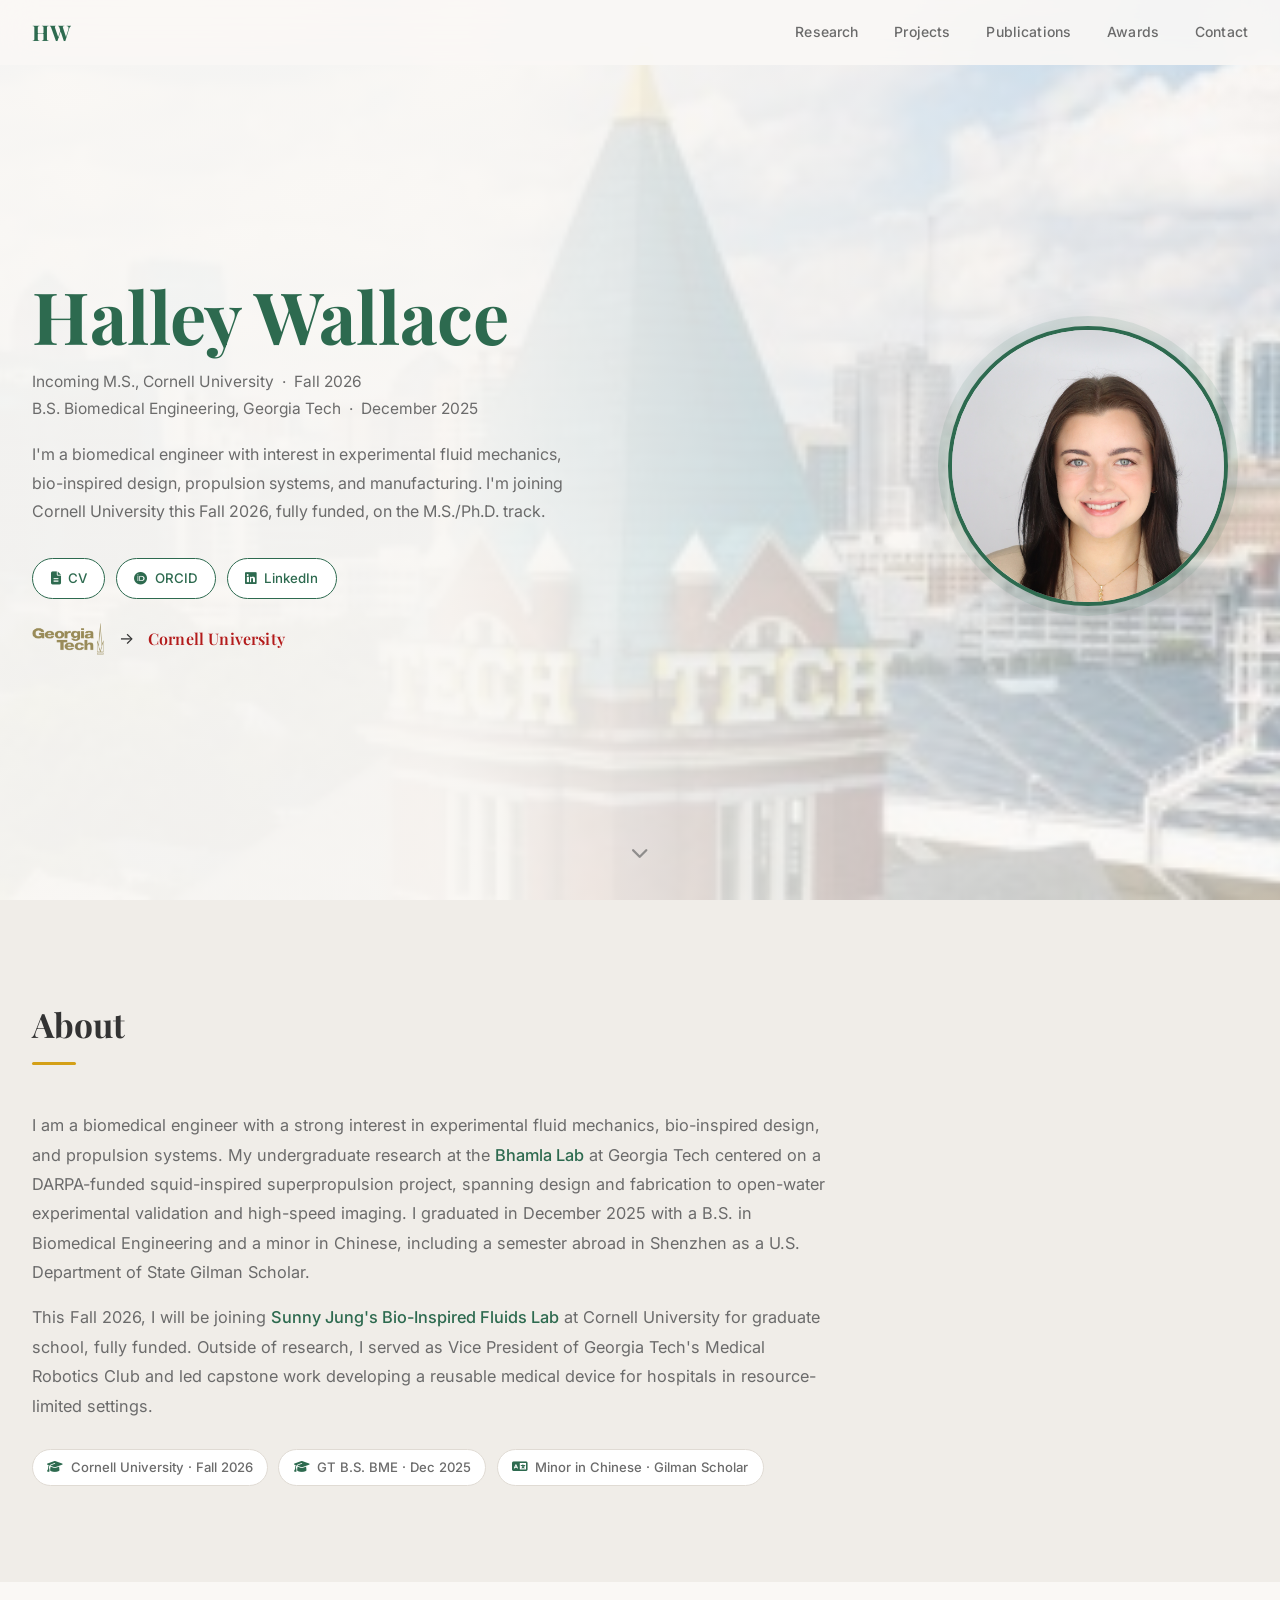
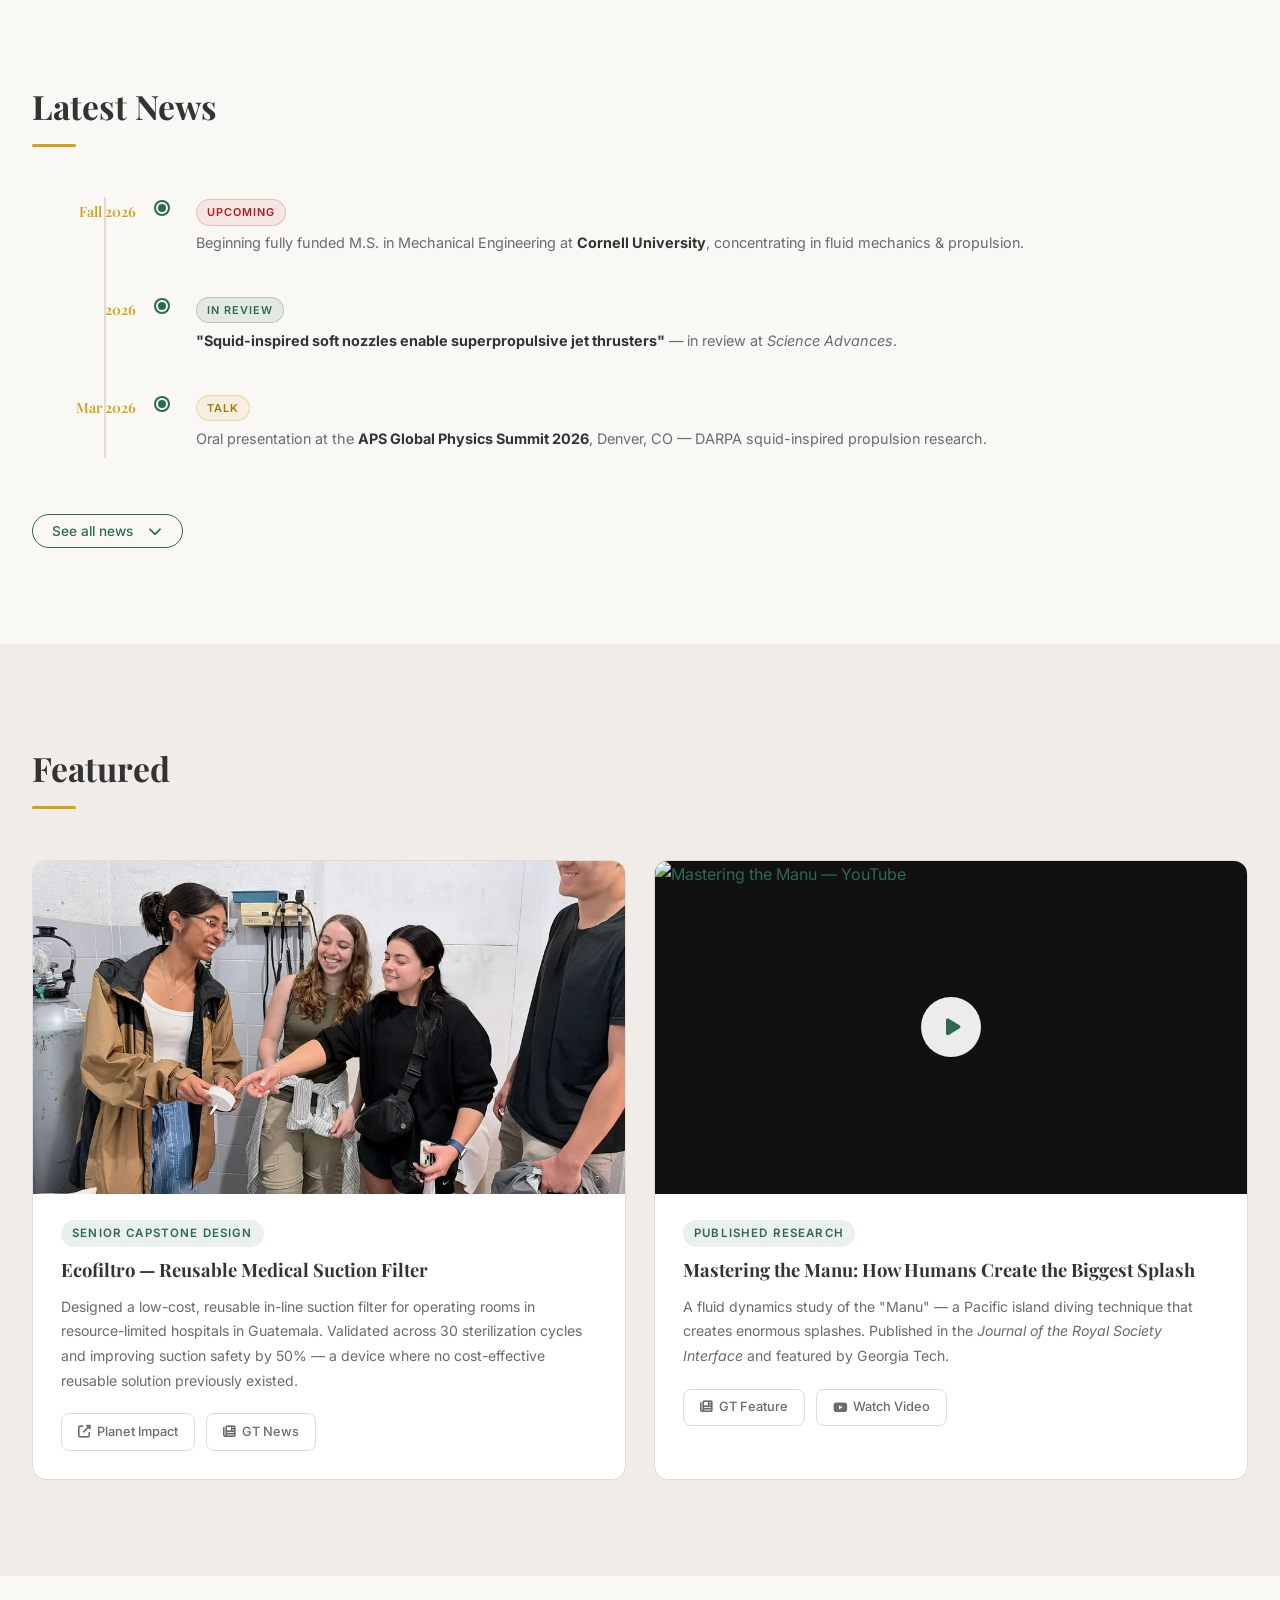
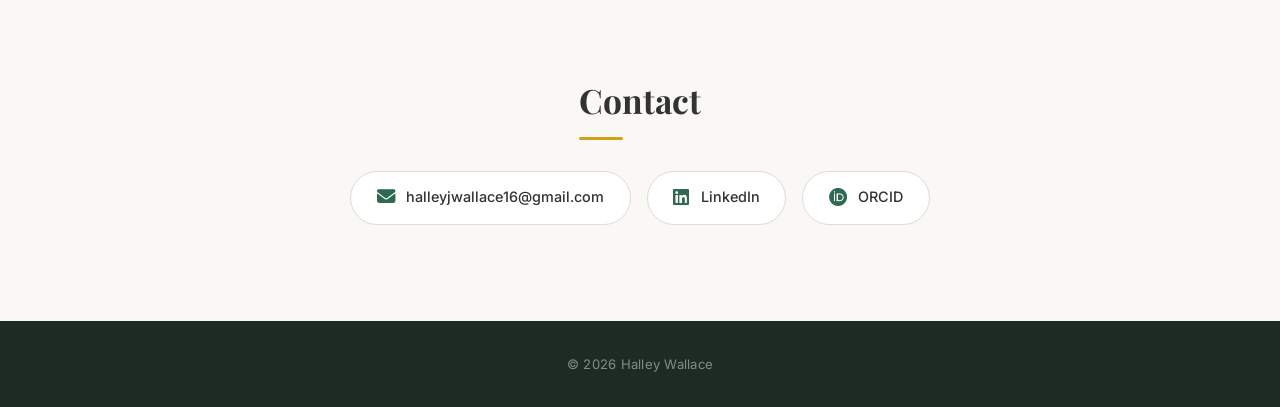
==== index.html @ 0577d4d8 "Portfolio site" ====
<!DOCTYPE html>
<html lang="en">
<head>
    <meta charset="UTF-8">
    <meta name="viewport" content="width=device-width, initial-scale=1.0">
    <title>Halley Wallace</title>
    <meta name="description" content="Halley Wallace — Biomedical engineer with a mechanical foundation. Incoming M.S. at Cornell. Research in fluid mechanics, bio-inspired propulsion, and AUV systems.">
    <link rel="preconnect" href="https://fonts.googleapis.com">
    <link rel="preconnect" href="https://fonts.gstatic.com" crossorigin>
    <link href="https://fonts.googleapis.com/css2?family=Playfair+Display:ital,wght@0,400;0,600;0,700;1,400&family=Inter:wght@300;400;500;600&display=swap" rel="stylesheet">
    <link rel="stylesheet" href="https://cdnjs.cloudflare.com/ajax/libs/font-awesome/6.4.0/css/all.min.css">
    <link rel="stylesheet" href="assets/css/style.css">
</head>
<body>

    <nav id="navbar">
        <div class="nav-container">
            <a href="index.html" class="nav-logo">HW</a>
            <ul class="nav-links" id="navLinks">
                <li><a href="research.html">Research</a></li>
                <li><a href="projects.html">Projects</a></li>
                <li><a href="publications.html">Publications</a></li>
                
                <li><a href="awards.html">Awards</a></li>
                <li><a href="#contact">Contact</a></li>
            </ul>
            <button class="nav-toggle" id="navToggle" aria-label="Toggle navigation">
                <span></span><span></span><span></span>
            </button>
        </div>
    </nav>

    <!-- Hero -->
    <section id="home" class="hero">
        <div class="hero-content">
            <div class="hero-text">
                <h1>Halley Wallace</h1>
                <p class="hero-subtitle">
                    Incoming M.S., Cornell University &nbsp;·&nbsp; Fall 2026
                    <br>
                    B.S. Biomedical Engineering, Georgia Tech &nbsp;·&nbsp; December 2025
                </p>
                <p class="hero-bio">
                    I'm a biomedical engineer with interest in experimental fluid mechanics,
                    bio-inspired design, propulsion systems, and manufacturing. I'm joining
                    Cornell University this Fall 2026, fully funded, on the M.S./Ph.D. track.
                </p>
                <div class="hero-links">
                    <a href="assets/Resume_HalleyWallace.pdf" class="badge" target="_blank" rel="noopener">
                        <i class="fas fa-file-alt"></i> CV
                    </a>
                    <a href="https://orcid.org/0009-0002-9432-5721" target="_blank" rel="noopener" class="badge">
                        <i class="fab fa-orcid"></i> ORCID
                    </a>
                    <a href="https://www.linkedin.com/in/halley-wallace/" target="_blank" rel="noopener" class="badge">
                        <i class="fab fa-linkedin"></i> LinkedIn
                    </a>
                </div>
                <div class="hero-institutions">
                    <img src="assets/images/gt-logo.png" alt="Georgia Tech" class="inst-logo gt-logo">
                    <span class="inst-arrow">→</span>
                    <span class="inst-cornell">Cornell University</span>
                </div>
            </div>
            <div class="hero-photo">
                <div class="photo-frame">
                    <img src="assets/images/photo.jpg" alt="Halley Wallace">
                </div>
            </div>
        </div>
        <div class="hero-scroll">
            <a href="#about" aria-label="Scroll down"><i class="fas fa-chevron-down"></i></a>
        </div>
    </section>

    <!-- About -->
    <section id="about" class="section section-alt">
        <div class="container">
            <h2 class="section-title">About</h2>
            <div class="about-full">
                <p>
                    I am a biomedical engineer with a strong interest in experimental fluid mechanics,
                    bio-inspired design, and propulsion systems. My undergraduate research at the
                    <strong><a href="https://bhamla.gatech.edu/people" target="_blank" rel="noopener">Bhamla Lab</a></strong>
                    at Georgia Tech centered on a DARPA-funded squid-inspired superpropulsion project,
                    spanning design and fabrication to open-water experimental validation and high-speed
                    imaging. I graduated in December 2025 with a B.S. in Biomedical Engineering and
                    a minor in Chinese, including a semester abroad in Shenzhen as a U.S. Department
                    of State Gilman Scholar.
                </p>
                <p>
                    This Fall 2026, I will be joining
                    <strong><a href="https://sites.google.com/cornell.edu/sunnyjsh" target="_blank" rel="noopener">Sunny Jung's Bio-Inspired Fluids Lab</a></strong>
                    at Cornell University for graduate school, fully funded. Outside of research,
                    I served as Vice President of Georgia Tech's Medical Robotics Club and led
                    capstone work developing a reusable medical device for hospitals in
                    resource-limited settings.
                </p>
                <div class="about-facts">
                    <div class="fact-chip"><i class="fas fa-graduation-cap"></i> Cornell University · Fall 2026</div>
                    <div class="fact-chip"><i class="fas fa-graduation-cap"></i> GT B.S. BME · Dec 2025</div>
                    <div class="fact-chip"><i class="fas fa-language"></i> Minor in Chinese · Gilman Scholar</div>
                </div>
            </div>
        </div>
    </section>

    <!-- Latest News -->
    <section id="news" class="section">
        <div class="container">
            <h2 class="section-title">Latest News</h2>
            <div class="news-timeline">

                <div class="news-item">
                    <div class="news-date">Fall 2026</div>
                    <div class="news-dot"></div>
                    <div class="news-content">
                        <span class="news-tag upcoming">Upcoming</span>
                        <p>Beginning fully funded M.S. in Mechanical Engineering at <strong>Cornell University</strong>, concentrating in fluid mechanics &amp; propulsion.</p>
                    </div>
                </div>

                <div class="news-item">
                    <div class="news-date">2026</div>
                    <div class="news-dot"></div>
                    <div class="news-content">
                        <span class="news-tag paper">In Review</span>
                        <p><strong>"Squid-inspired soft nozzles enable superpropulsive jet thrusters"</strong> — in review at <em>Science Advances</em>.</p>
                    </div>
                </div>

                <div class="news-item">
                    <div class="news-date">Mar 2026</div>
                    <div class="news-dot"></div>
                    <div class="news-content">
                        <span class="news-tag talk">Talk</span>
                        <p>Oral presentation at the <strong>APS Global Physics Summit 2026</strong>, Denver, CO — DARPA squid-inspired propulsion research.</p>
                    </div>
                </div>

                <!-- Expanded items (hidden by default) -->
                <div id="newsExtra" class="news-extra-wrap" hidden>

                    <div class="news-item">
                        <div class="news-date">Jan 2026</div>
                        <div class="news-dot"></div>
                        <div class="news-content">
                            <span class="news-tag talk">Talk</span>
                            <p>Oral presentation at the <strong>SICB Annual Meeting 2026</strong> — DARPA propulsion research.</p>
                        </div>
                    </div>

                    <div class="news-item">
                        <div class="news-date">Dec 2025</div>
                        <div class="news-dot"></div>
                        <div class="news-content">
                            <span class="news-tag grad">Graduated</span>
                            <p>B.S. Biomedical Engineering, Minor in Chinese — <strong>Georgia Institute of Technology</strong>.</p>
                        </div>
                    </div>

                    <div class="news-item">
                        <div class="news-date">Nov 2025</div>
                        <div class="news-dot"></div>
                        <div class="news-content">
                            <span class="news-tag talk">Talk</span>
                            <p>Oral presentation at the <strong>APS Division of Fluid Dynamics 2025</strong> — DARPA propulsion research.</p>
                        </div>
                    </div>

                    <div class="news-item">
                        <div class="news-date">2025</div>
                        <div class="news-dot"></div>
                        <div class="news-content">
                            <span class="news-tag paper">Published</span>
                            <p>Two papers published: mudskipper tracking in <em>Integrative &amp; Comparative Biology</em> and Manu diving in <em>Journal of the Royal Society Interface</em>.</p>
                        </div>
                    </div>

                </div>

            </div>
            <button class="news-more-btn" id="newsMoreBtn">
                See all news &nbsp;<i class="fas fa-chevron-down"></i>
            </button>
        </div>
    </section>

    <!-- Featured -->
    <section id="featured" class="section section-alt">
        <div class="container">
            <h2 class="section-title">Featured</h2>
            <div class="feat-grid">

                <!-- Ecofiltro -->
                <div class="feat-card">
                    <div class="feat-media">
                        <img src="assets/images/ecofiltro.webp" alt="Ecofiltro team in Guatemala">
                    </div>
                    <div class="feat-body">
                        <span class="feat-badge">Senior Capstone Design</span>
                        <h3>Ecofiltro — Reusable Medical Suction Filter</h3>
                        <p>
                            Designed a low-cost, reusable in-line suction filter for operating rooms
                            in resource-limited hospitals in Guatemala. Validated across 30 sterilization
                            cycles and improving suction safety by 50% — a device where no cost-effective
                            reusable solution previously existed.
                        </p>
                        <div class="feat-links">
                            <a href="https://planet-impact.org/project-medical-device"
                               target="_blank" rel="noopener" class="feat-link-btn">
                                <i class="fas fa-external-link-alt"></i> Planet Impact
                            </a>
                            <a href="https://me.gatech.edu/news/engineering-impact-capstone-design-teams-tackle-global-challenges"
                               target="_blank" rel="noopener" class="feat-link-btn">
                                <i class="fas fa-newspaper"></i> GT News
                            </a>
                        </div>
                    </div>
                </div>

                <!-- Manu jumping -->
                <div class="feat-card">
                    <div class="feat-media">
                        <a href="https://www.youtube.com/watch?v=POda_NwypSM"
                           target="_blank" rel="noopener" class="video-thumb-wrap">
                            <img src="https://img.youtube.com/vi/POda_NwypSM/maxresdefault.jpg"
                                 alt="Mastering the Manu — YouTube">
                            <div class="play-btn"><i class="fas fa-play"></i></div>
                        </a>
                    </div>
                    <div class="feat-body">
                        <span class="feat-badge">Published Research</span>
                        <h3>Mastering the Manu: How Humans Create the Biggest Splash</h3>
                        <p>
                            A fluid dynamics study of the "Manu" — a Pacific island diving technique
                            that creates enormous splashes. Published in the <em>Journal of the Royal
                            Society Interface</em> and featured by Georgia Tech.
                        </p>
                        <div class="feat-links">
                            <a href="https://www.gatech.edu/news/2025/05/16/rule-pool-summer-and-make-biggest-splash"
                               target="_blank" rel="noopener" class="feat-link-btn">
                                <i class="fas fa-newspaper"></i> GT Feature
                            </a>
                            <a href="https://www.youtube.com/watch?v=POda_NwypSM"
                               target="_blank" rel="noopener" class="feat-link-btn">
                                <i class="fab fa-youtube"></i> Watch Video
                            </a>
                        </div>
                    </div>
                </div>

            </div>
        </div>
    </section>

    <!-- Contact -->
    <section id="contact" class="section">
        <div class="container contact-container">
            <h2 class="section-title">Contact</h2>
            <div class="contact-links">
                <a href="mailto:halleyjwallace16@gmail.com" class="contact-item">
                    <i class="fas fa-envelope"></i>
                    <span>halleyjwallace16@gmail.com</span>
                </a>
                <a href="https://www.linkedin.com/in/halley-wallace/" target="_blank" rel="noopener" class="contact-item">
                    <i class="fab fa-linkedin"></i>
                    <span>LinkedIn</span>
                </a>
                <a href="https://orcid.org/0009-0002-9432-5721" target="_blank" rel="noopener" class="contact-item">
                    <i class="fab fa-orcid"></i>
                    <span>ORCID</span>
                </a>
            </div>
        </div>
    </section>

    <footer>
        <p>© 2026 Halley Wallace</p>
    </footer>

    <script src="assets/js/main.js"></script>
</body>
</html>
---- assets/css/style.css ----
/* ===========================
   Variables & Reset
=========================== */
*, *::before, *::after {
    margin: 0;
    padding: 0;
    box-sizing: border-box;
}

:root {
    --bg:          #faf8f5;
    --bg-alt:      #f0ede8;
    --accent:      #2d6a4f;
    --accent-mid:  #40916c;
    --accent-light:#52b788;
    --text:        #333333;
    --text-muted:  #6b6b6b;
    --highlight:   #d4a017;
    --border:      #e0dbd4;
    --white:       #ffffff;
    --shadow:      0 4px 24px rgba(0, 0, 0, 0.08);
    --shadow-lg:   0 8px 40px rgba(0, 0, 0, 0.13);
    --radius:      14px;
}

html {
    scroll-behavior: smooth;
    font-size: 16px;
}

body {
    font-family: 'Inter', sans-serif;
    background-color: var(--bg);
    color: var(--text);
    line-height: 1.7;
    -webkit-font-smoothing: antialiased;
}

a {
    color: var(--accent);
    text-decoration: none;
    transition: color 0.2s;
}
a:hover { color: var(--accent-mid); }

img { display: block; max-width: 100%; }

/* ===========================
   Navigation
=========================== */
#navbar {
    position: fixed;
    top: 0; left: 0; right: 0;
    z-index: 1000;
    background: rgba(250, 248, 245, 0.9);
    backdrop-filter: blur(16px);
    -webkit-backdrop-filter: blur(16px);
    border-bottom: 1px solid transparent;
    transition: border-color 0.3s, box-shadow 0.3s;
}

#navbar.scrolled {
    border-bottom-color: var(--border);
    box-shadow: var(--shadow);
}

.nav-container {
    max-width: 1320px;
    margin: 0 auto;
    padding: 0 2rem;
    height: 64px;
    display: flex;
    align-items: center;
    justify-content: space-between;
}

.nav-logo {
    font-family: 'Playfair Display', serif;
    font-size: 1.35rem;
    font-weight: 700;
    color: var(--accent);
    letter-spacing: 0.06em;
}

.nav-links {
    list-style: none;
    display: flex;
    gap: 2.25rem;
    margin-left: auto;
}

.nav-links a {
    font-size: 0.875rem;
    font-weight: 500;
    color: var(--text-muted);
    letter-spacing: 0.01em;
    padding-bottom: 2px;
    border-bottom: 2px solid transparent;
    transition: color 0.2s, border-color 0.2s;
}

.nav-links a:hover,
.nav-links a.active {
    color: var(--accent);
    border-bottom-color: var(--accent);
}

.nav-toggle {
    display: none;
    flex-direction: column;
    gap: 5px;
    background: none;
    border: none;
    cursor: pointer;
    padding: 4px;
}

.nav-toggle span {
    display: block;
    width: 24px;
    height: 2px;
    background: var(--text);
    border-radius: 2px;
    transition: all 0.3s;
}

/* ===========================
   Hero
=========================== */
.hero {
    min-height: 100vh;
    display: flex;
    flex-direction: column;
    justify-content: center;
    padding: 7rem 2rem 5rem;
    position: relative;
    background-image: url('../images/gt_landscape.jpg');
    background-size: cover;
    background-position: center 40%;
}

.hero::before {
    content: '';
    position: absolute;
    inset: 0;
    background: linear-gradient(
        to right,
        rgba(250,248,245,0.97) 35%,
        rgba(250,248,245,0.82) 60%,
        rgba(250,248,245,0.55) 100%
    );
    pointer-events: none;
}

.hero-content {
    max-width: 1320px;
    margin: 0 auto;
    width: 100%;
    position: relative;
    z-index: 1;
    display: grid;
    grid-template-columns: 1fr 320px;
    gap: 5rem;
    align-items: center;
}

.hero-label {
    display: inline-block;
    font-size: 0.75rem;
    font-weight: 600;
    letter-spacing: 0.14em;
    text-transform: uppercase;
    color: var(--accent);
    margin-bottom: 1.25rem;
    padding: 0.3rem 0.9rem;
    background: rgba(45, 106, 79, 0.1);
    border-radius: 100px;
}

.hero h1 {
    font-family: 'Playfair Display', serif;
    font-size: clamp(2.75rem, 6vw, 4.5rem);
    font-weight: 700;
    line-height: 1.08;
    margin-bottom: 0.9rem;
    color: var(--accent);
}

.hero-subtitle {
    font-size: 0.97rem;
    color: var(--text-muted);
    margin-bottom: 1.1rem;
    line-height: 1.7;
}

.hero-bio {
    font-size: 1rem;
    color: var(--text-muted);
    max-width: 560px;
    margin-bottom: 2rem;
    line-height: 1.8;
}

.hero-links {
    display: flex;
    flex-wrap: wrap;
    gap: 0.65rem;
}

/* Badges — uniform style */
.badge {
    display: inline-flex;
    align-items: center;
    gap: 0.45rem;
    padding: 0.5rem 1.1rem;
    border-radius: 100px;
    font-size: 0.83rem;
    font-weight: 500;
    transition: all 0.2s;
    border: 1.5px solid var(--accent);
    background: var(--white);
    color: var(--accent);
    white-space: nowrap;
}

.badge:hover {
    background: var(--accent);
    color: var(--white);
}

/* Photo */
.hero-photo {
    display: flex;
    justify-content: center;
}

.photo-frame {
    width: 280px;
    height: 280px;
    border-radius: 50%;
    overflow: hidden;
    border: 4px solid var(--accent);
    box-shadow: 0 0 0 10px rgba(45, 106, 79, 0.1), var(--shadow-lg);
}

.photo-frame img {
    width: 100%;
    height: 100%;
    object-fit: cover;
}

.photo-placeholder {
    width: 100%;
    height: 100%;
    background: var(--bg-alt);
    display: flex;
    align-items: center;
    justify-content: center;
    font-size: 5rem;
    color: var(--border);
}

/* Scroll cue */
.hero-scroll {
    position: absolute;
    bottom: 2rem;
    left: 50%;
    transform: translateX(-50%);
    animation: bounce 2.2s ease-in-out infinite;
}

.hero-scroll a {
    color: var(--text-muted);
    font-size: 1.1rem;
    opacity: 0.7;
    transition: opacity 0.2s;
}

.hero-scroll a:hover { opacity: 1; }

@keyframes bounce {
    0%, 100% { transform: translateX(-50%) translateY(0); }
    50%       { transform: translateX(-50%) translateY(8px); }
}

/* ===========================
   Section Base
=========================== */
.section { padding: 6rem 2rem; }
.section-alt { background: var(--bg-alt); }

.container {
    max-width: 1320px;
    margin: 0 auto;
}

.section-title {
    font-family: 'Playfair Display', serif;
    font-size: 2.1rem;
    font-weight: 700;
    color: var(--text);
    margin-bottom: 0.4rem;
    position: relative;
    display: inline-block;
}

.section-title::after {
    content: '';
    display: block;
    width: 44px;
    height: 3px;
    background: var(--highlight);
    margin-top: 0.55rem;
    border-radius: 2px;
}

/* ===========================
   Hero Institutions Row
=========================== */
.hero-institutions {
    display: flex;
    align-items: center;
    gap: 0.9rem;
    margin-top: 1.5rem;
    flex-wrap: wrap;
}

.inst-logo {
    height: 32px;
    width: auto;
    object-fit: contain;
}

.gt-logo {
    /* GT logo has a white/transparent bg — keep it crisp */
    filter: brightness(0.85);
}

.inst-divider {
    color: var(--text-muted);
    font-size: 1rem;
}

.inst-cornell {
    font-family: 'Playfair Display', serif;
    font-size: 1rem;
    font-weight: 600;
    color: #b31b1b;
    letter-spacing: 0.01em;
}

/* ===========================
   About
=========================== */
.about-grid {
    display: grid;
    grid-template-columns: 1fr 300px;
    gap: 4rem;
    margin-top: 2.75rem;
    align-items: start;
}

.about-text p {
    color: var(--text-muted);
    margin-bottom: 1rem;
    font-size: 1.02rem;
}

.about-text p strong { color: var(--text); }
.about-text a { font-weight: 500; }

.detail-card {
    background: var(--white);
    border-radius: var(--radius);
    padding: 1.4rem 1.6rem;
    margin-bottom: 1rem;
    border: 1px solid var(--border);
}

.detail-card h3 {
    font-size: 0.75rem;
    font-weight: 600;
    text-transform: uppercase;
    letter-spacing: 0.12em;
    color: var(--accent);
    margin-bottom: 0.9rem;
    display: flex;
    align-items: center;
    gap: 0.5rem;
}

.detail-item {
    display: flex;
    flex-direction: column;
    gap: 0.2rem;
}

.detail-item strong { font-size: 0.9rem; color: var(--text); }
.detail-item span   { font-size: 0.82rem; color: var(--text-muted); }
.detail-item a      { font-size: 0.88rem; color: var(--accent); }

/* Education items */
.edu-item {
    display: flex;
    align-items: flex-start;
    gap: 0.85rem;
    padding: 0.5rem 0;
}

.edu-logo {
    height: 28px;
    width: auto;
    object-fit: contain;
    flex-shrink: 0;
    margin-top: 3px;
    filter: brightness(0.85);
}

.edu-text {
    display: flex;
    flex-direction: column;
    gap: 0.15rem;
}

.edu-text strong { font-size: 0.9rem; color: var(--text); }
.edu-text span   { font-size: 0.8rem; color: var(--text-muted); }

.edu-note {
    font-size: 0.75rem !important;
    color: var(--accent) !important;
    font-style: italic;
}

.edu-divider {
    height: 1px;
    background: var(--border);
    margin: 0.6rem 0;
}

/* Award list */
.award-list {
    list-style: none;
    display: flex;
    flex-direction: column;
    gap: 0.45rem;
}

.award-list li {
    font-size: 0.82rem;
    color: var(--text-muted);
    padding-left: 1.1rem;
    position: relative;
    line-height: 1.45;
}

.award-list li::before {
    content: '★';
    position: absolute;
    left: 0;
    color: var(--highlight);
    font-size: 0.65rem;
    top: 3px;
}

.interest-list {
    list-style: none;
    display: flex;
    flex-direction: column;
    gap: 0.45rem;
}

.interest-list li {
    font-size: 0.88rem;
    color: var(--text-muted);
    padding-left: 1.1rem;
    position: relative;
}

.interest-list li::before {
    content: '▸';
    position: absolute;
    left: 0;
    color: var(--accent);
    font-size: 0.75rem;
    top: 2px;
}

/* ===========================
   Research Cards
=========================== */
.research-grid {
    display: grid;
    grid-template-columns: repeat(3, 1fr);
    gap: 1.5rem;
    margin-top: 2.75rem;
}

.research-card {
    background: var(--white);
    border-radius: var(--radius);
    padding: 2rem;
    border: 1px solid var(--border);
    transition: transform 0.3s, box-shadow 0.3s;
    position: relative;
    overflow: hidden;
}

.research-card::before {
    content: '';
    position: absolute;
    top: 0; left: 0; right: 0;
    height: 3px;
    background: linear-gradient(90deg, var(--accent), var(--accent-light));
    transform: scaleX(0);
    transform-origin: left;
    transition: transform 0.35s ease;
}

.research-card:hover {
    transform: translateY(-5px);
    box-shadow: var(--shadow-lg);
}

.research-card:hover::before { transform: scaleX(1); }

.research-icon {
    width: 46px;
    height: 46px;
    background: rgba(45, 106, 79, 0.1);
    border-radius: 12px;
    display: flex;
    align-items: center;
    justify-content: center;
    color: var(--accent);
    font-size: 1.2rem;
    margin-bottom: 1.2rem;
}

.research-card h3 {
    font-family: 'Playfair Display', serif;
    font-size: 1.05rem;
    margin-bottom: 0.65rem;
    color: var(--text);
    line-height: 1.4;
}

.research-card p {
    font-size: 0.875rem;
    color: var(--text-muted);
    line-height: 1.75;
    margin-bottom: 1.1rem;
}

.research-tags {
    display: flex;
    flex-wrap: wrap;
    gap: 0.4rem;
}

.tag {
    font-size: 0.73rem;
    padding: 0.2rem 0.65rem;
    background: var(--bg-alt);
    color: var(--text-muted);
    border-radius: 100px;
    border: 1px solid var(--border);
    font-weight: 500;
}

/* ===========================
   Publications
=========================== */
.pub-list {
    margin-top: 2.75rem;
}

.pub-item {
    display: flex;
    gap: 2.5rem;
    padding: 2rem 0;
    border-bottom: 1px solid var(--border);
}

.pub-item:first-child { border-top: 1px solid var(--border); }

.pub-year {
    font-family: 'Playfair Display', serif;
    font-size: 1.6rem;
    font-weight: 700;
    color: var(--highlight);
    min-width: 72px;
    line-height: 1.1;
    padding-top: 3px;
    display: flex;
    flex-direction: column;
    align-items: flex-start;
    gap: 0.4rem;
}

.pub-status {
    font-family: 'Inter', sans-serif;
    font-size: 0.68rem;
    font-weight: 600;
    letter-spacing: 0.08em;
    text-transform: uppercase;
    padding: 0.2rem 0.55rem;
    border-radius: 100px;
}

.in-review {
    background: rgba(212, 160, 23, 0.12);
    color: var(--highlight);
    border: 1px solid rgba(212, 160, 23, 0.35);
}

.pub-title {
    font-size: 1rem;
    font-weight: 600;
    color: var(--text);
    margin-bottom: 0.4rem;
    line-height: 1.5;
}

.pub-authors {
    font-size: 0.875rem;
    color: var(--text-muted);
    margin-bottom: 0.3rem;
}

.pub-journal {
    font-size: 0.85rem;
    color: var(--text-muted);
    margin-bottom: 0.85rem;
}

.pub-under-review {
    font-size: 0.8rem;
    font-style: italic;
    color: var(--text-muted);
    margin-top: 0.4rem;
}

.pub-links { display: flex; gap: 1.1rem; }

.pub-link {
    font-size: 0.8rem;
    font-weight: 500;
    color: var(--accent);
    display: inline-flex;
    align-items: center;
    gap: 0.3rem;
    transition: color 0.2s;
}

.pub-link:hover { color: var(--accent-light); }

/* Under Review / In Prep cards */
.preprint-list {
    display: flex;
    flex-direction: column;
    gap: 1.25rem;
    margin-bottom: 0.5rem;
}

.preprint-card {
    display: flex;
    gap: 1.75rem;
    align-items: center;
    background: var(--white);
    border: 1px solid var(--border);
    border-radius: var(--radius);
    padding: 1.25rem 1.5rem;
    transition: box-shadow 0.25s;
}

.preprint-card:hover { box-shadow: var(--shadow); }

.preprint-gif {
    flex-shrink: 0;
    width: 160px;
    height: 110px;
    border-radius: 8px;
    overflow: hidden;
    background: #111;
}

.preprint-gif img {
    width: 100%;
    height: 100%;
    object-fit: cover;
}

.preprint-content {
    display: flex;
    flex-direction: column;
    gap: 0.45rem;
}

.preprint-content h4 {
    font-size: 0.95rem;
    font-weight: 600;
    color: var(--text);
    line-height: 1.5;
    margin: 0;
}

.under-review {
    background: rgba(179, 27, 27, 0.08);
    color: #b31b1b;
    border: 1px solid rgba(179, 27, 27, 0.25);
}

.in-prep {
    background: rgba(107, 107, 107, 0.1);
    color: var(--text-muted);
    border: 1px solid var(--border);
}

/* Conferences */
.subsection-title {
    font-family: 'Playfair Display', serif;
    font-size: 1.35rem;
    color: var(--text);
    margin: 3.5rem 0 1.5rem;
}

.conf-list { display: flex; flex-direction: column; gap: 1rem; }

.conf-item {
    display: flex;
    gap: 1.25rem;
    align-items: flex-start;
    background: var(--white);
    border: 1px solid var(--border);
    border-radius: var(--radius);
    padding: 1.25rem 1.5rem;
    transition: box-shadow 0.25s;
}

.conf-item:hover { box-shadow: var(--shadow); }

.conf-icon {
    color: var(--highlight);
    font-size: 1.1rem;
    margin-top: 3px;
    flex-shrink: 0;
}

.conf-content h4 {
    font-size: 0.93rem;
    font-weight: 600;
    color: var(--text);
    margin-bottom: 0.35rem;
    line-height: 1.5;
}

.conf-content p { font-size: 0.84rem; color: var(--text-muted); }

/* ===========================
   Projects
=========================== */
.project-grid {
    margin-top: 2.75rem;
    display: grid;
    gap: 1.5rem;
}

.project-card {
    background: var(--white);
    border-radius: var(--radius);
    padding: 2.25rem 2.5rem;
    border: 1px solid var(--border);
    transition: box-shadow 0.3s;
}

.project-card:hover { box-shadow: var(--shadow-lg); }

.project-card.featured {
    border-left: 4px solid var(--accent);
}

.project-badge {
    display: inline-block;
    font-size: 0.73rem;
    font-weight: 600;
    letter-spacing: 0.12em;
    text-transform: uppercase;
    color: var(--accent);
    background: rgba(45, 106, 79, 0.1);
    padding: 0.25rem 0.8rem;
    border-radius: 100px;
    margin-bottom: 0.75rem;
}

.project-header { margin-bottom: 1.1rem; }

.project-card h3 {
    font-family: 'Playfair Display', serif;
    font-size: 1.3rem;
    color: var(--text);
    line-height: 1.35;
}

.project-card > p {
    color: var(--text-muted);
    font-size: 0.97rem;
    line-height: 1.8;
    margin-bottom: 1.4rem;
}

.project-details {
    list-style: none;
    display: flex;
    flex-direction: column;
    gap: 0.55rem;
    margin-bottom: 1.6rem;
}

.project-details li {
    font-size: 0.875rem;
    color: var(--text-muted);
    display: flex;
    align-items: flex-start;
    gap: 0.65rem;
    line-height: 1.5;
}

.project-details li i {
    color: var(--accent);
    width: 16px;
    flex-shrink: 0;
    margin-top: 3px;
}

.project-links { display: flex; flex-wrap: wrap; gap: 0.75rem; }

.btn {
    display: inline-flex;
    align-items: center;
    gap: 0.4rem;
    padding: 0.5rem 1.2rem;
    border-radius: 8px;
    font-size: 0.84rem;
    font-weight: 500;
    transition: all 0.2s;
}

.btn-outline {
    border: 1.5px solid var(--border);
    color: var(--text-muted);
}

.btn-outline:hover {
    border-color: var(--accent);
    color: var(--accent);
}

/* ===========================
   Awards
=========================== */
.awards-grid {
    display: grid;
    grid-template-columns: repeat(2, 1fr);
    gap: 1.25rem;
    margin-top: 2.75rem;
}

.award-card {
    background: var(--white);
    border: 1px solid var(--border);
    border-radius: var(--radius);
    padding: 1.75rem;
    display: flex;
    gap: 1.25rem;
    align-items: flex-start;
    transition: box-shadow 0.25s, transform 0.25s;
}

.award-card:hover {
    box-shadow: var(--shadow-lg);
    transform: translateY(-3px);
}

.award-icon {
    width: 44px;
    height: 44px;
    background: rgba(212, 160, 23, 0.12);
    border-radius: 10px;
    display: flex;
    align-items: center;
    justify-content: center;
    color: var(--highlight);
    font-size: 1.1rem;
    flex-shrink: 0;
}

.award-body h3 {
    font-size: 0.95rem;
    font-weight: 600;
    color: var(--text);
    margin-bottom: 0.2rem;
    line-height: 1.4;
}

.award-sub {
    font-size: 0.78rem;
    color: var(--accent);
    font-weight: 500;
    margin-bottom: 0.5rem;
}

.award-desc {
    font-size: 0.82rem;
    color: var(--text-muted);
    line-height: 1.65;
}

/* Awards list (row layout) */
.awards-list {
    display: flex;
    flex-direction: column;
    gap: 0;
    border: 1px solid var(--border);
    border-radius: var(--radius);
    overflow: hidden;
    margin-top: 2rem;
}

.award-row {
    display: grid;
    grid-template-columns: 1fr auto auto auto;
    gap: 1rem;
    align-items: center;
    padding: 1rem 1.5rem;
    border-bottom: 1px solid var(--border);
    background: var(--white);
    transition: background 0.2s;
}

.award-row:last-child { border-bottom: none; }
.award-row:hover { background: var(--bg-alt); }

.award-row-name {
    display: flex;
    align-items: center;
    gap: 0.75rem;
    font-size: 0.92rem;
    font-weight: 500;
    color: var(--text);
}

.award-row-icon {
    color: var(--highlight);
    font-size: 0.85rem;
    flex-shrink: 0;
    width: 1rem;
    text-align: center;
}

.award-row-meta {
    font-size: 0.8rem;
    color: var(--text-muted);
    white-space: nowrap;
}

.award-row-amount {
    font-size: 0.85rem;
    font-weight: 600;
    color: var(--accent);
    white-space: nowrap;
}

.award-row-year {
    font-size: 0.8rem;
    color: var(--text-muted);
    white-space: nowrap;
    text-align: right;
}

/* ===========================
   Contact
=========================== */
.contact-container { text-align: center; }

.contact-text {
    color: var(--text-muted);
    font-size: 1.05rem;
    margin: 1.75rem 0 2.75rem;
}

.contact-links {
    display: flex;
    justify-content: center;
    flex-wrap: wrap;
    gap: 1rem;
    margin-top: 1.5rem;
}

.contact-item {
    display: flex;
    flex-direction: row;
    align-items: center;
    gap: 0.7rem;
    padding: 0.85rem 1.6rem;
    border: 1px solid var(--border);
    border-radius: 100px;
    background: var(--white);
    color: var(--text);
    font-size: 0.9rem;
    font-weight: 500;
    transition: border-color 0.2s, color 0.2s, box-shadow 0.2s;
    text-decoration: none;
}

.contact-item i {
    font-size: 1.15rem;
    color: var(--accent);
    transition: transform 0.2s;
}

.contact-item:hover {
    color: var(--accent);
    border-color: var(--accent);
    box-shadow: 0 2px 12px rgba(45,106,79,0.1);
}
.contact-item:hover i { transform: scale(1.12); }

/* ===========================
   About (homepage — full-width)
=========================== */
.about-full {
    max-width: 800px;
    margin-top: 2.5rem;
}

.about-full p {
    font-size: 1.02rem;
    color: var(--text-muted);
    line-height: 1.8;
    margin-bottom: 1rem;
}

.about-full p strong { color: var(--text); }
.about-full a { font-weight: 500; }

.about-facts {
    display: flex;
    flex-wrap: wrap;
    gap: 0.65rem;
    margin-top: 1.75rem;
}

.fact-chip {
    display: inline-flex;
    align-items: center;
    gap: 0.45rem;
    padding: 0.4rem 0.9rem;
    background: var(--white);
    border: 1px solid var(--border);
    border-radius: 100px;
    font-size: 0.82rem;
    color: var(--text-muted);
    font-weight: 500;
}

.fact-chip i { color: var(--accent); font-size: 0.78rem; }

/* ===========================
   News extra / toggle
=========================== */
.news-extra-wrap[hidden] { display: none !important; }
.news-extra-wrap { display: block; }

.news-more-btn {
    display: inline-flex;
    align-items: center;
    gap: 0.45rem;
    margin-top: 1.5rem;
    padding: 0.5rem 1.2rem;
    border: 1.5px solid var(--accent);
    border-radius: 100px;
    background: none;
    color: var(--accent);
    font-size: 0.85rem;
    font-weight: 500;
    cursor: pointer;
    transition: all 0.2s;
    font-family: 'Inter', sans-serif;
}

.news-more-btn:hover {
    background: var(--accent);
    color: var(--white);
}

.news-more-btn i { transition: transform 0.3s; }
.news-more-btn.open i { transform: rotate(180deg); }

/* ===========================
   Featured Cards
=========================== */
.feat-grid {
    display: grid;
    grid-template-columns: repeat(2, 1fr);
    gap: 1.75rem;
    margin-top: 2.75rem;
}

.feat-card {
    background: var(--white);
    border: 1px solid var(--border);
    border-radius: var(--radius);
    overflow: hidden;
    transition: box-shadow 0.3s, transform 0.3s;
}

.feat-card:hover {
    box-shadow: var(--shadow-lg);
    transform: translateY(-4px);
}

.feat-media {
    width: 100%;
    aspect-ratio: 16 / 9;
    overflow: hidden;
    position: relative;
    background: #111;
}

.feat-media img {
    width: 100%;
    height: 100%;
    object-fit: cover;
    display: block;
    transition: transform 0.4s;
}

.feat-card:hover .feat-media img { transform: scale(1.03); }

.feat-media-placeholder {
    background: linear-gradient(135deg, #1a3a2a, #2d6a4f);
    display: flex;
    align-items: center;
    justify-content: center;
    font-size: 3rem;
    color: rgba(255,255,255,0.25);
}

.video-thumb-wrap {
    display: block;
    width: 100%;
    height: 100%;
    position: relative;
}

.video-thumb-wrap img {
    width: 100%;
    height: 100%;
    object-fit: cover;
}

.play-btn {
    position: absolute;
    top: 50%;
    left: 50%;
    transform: translate(-50%, -50%);
    width: 60px;
    height: 60px;
    border-radius: 50%;
    background: rgba(255,255,255,0.92);
    display: flex;
    align-items: center;
    justify-content: center;
    color: var(--accent);
    font-size: 1.2rem;
    transition: transform 0.2s, background 0.2s;
    padding-left: 4px;
}

.video-thumb-wrap:hover .play-btn {
    transform: translate(-50%, -50%) scale(1.1);
    background: var(--white);
}

.feat-body {
    padding: 1.5rem 1.75rem 1.75rem;
}

.feat-badge {
    display: inline-block;
    font-size: 0.72rem;
    font-weight: 600;
    letter-spacing: 0.1em;
    text-transform: uppercase;
    color: var(--accent);
    background: rgba(45, 106, 79, 0.1);
    padding: 0.22rem 0.7rem;
    border-radius: 100px;
    margin-bottom: 0.7rem;
}

.feat-body h3 {
    font-family: 'Playfair Display', serif;
    font-size: 1.15rem;
    color: var(--text);
    line-height: 1.35;
    margin-bottom: 0.75rem;
}

.feat-body p {
    font-size: 0.88rem;
    color: var(--text-muted);
    line-height: 1.75;
    margin-bottom: 1.25rem;
}

.feat-links {
    display: flex;
    flex-wrap: wrap;
    gap: 0.65rem;
}

.feat-link-btn {
    display: inline-flex;
    align-items: center;
    gap: 0.4rem;
    padding: 0.42rem 1rem;
    border: 1.5px solid var(--border);
    border-radius: 8px;
    font-size: 0.8rem;
    font-weight: 500;
    color: var(--text-muted);
    transition: all 0.2s;
}

.feat-link-btn:hover {
    border-color: var(--accent);
    color: var(--accent);
}

/* ===========================
   Page Header (sub-pages)
=========================== */
.page-header {
    background: var(--bg-alt);
    border-bottom: 1px solid var(--border);
    padding: 5.5rem 2rem 2.5rem;
}

.page-title {
    font-family: 'Playfair Display', serif;
    font-size: 2.75rem;
    font-weight: 700;
    color: var(--accent);
    margin-bottom: 0.4rem;
}

.page-subtitle {
    font-size: 1rem;
    color: var(--text-muted);
}

/* ===========================
   Latest News Timeline
=========================== */
.news-timeline {
    margin-top: 2.75rem;
    position: relative;
    padding-left: 2rem;
}

.news-timeline::before {
    content: '';
    position: absolute;
    left: 72px;
    top: 0;
    bottom: 0;
    width: 2px;
    background: var(--border);
}

.news-item {
    display: grid;
    grid-template-columns: 72px 20px 1fr;
    gap: 0 1.25rem;
    align-items: flex-start;
    margin-bottom: 2rem;
}

.news-date {
    font-family: 'Playfair Display', serif;
    font-size: 0.88rem;
    font-weight: 600;
    color: var(--highlight);
    text-align: right;
    padding-top: 3px;
    white-space: nowrap;
}

.news-dot {
    width: 12px;
    height: 12px;
    border-radius: 50%;
    background: var(--accent);
    border: 2px solid var(--bg);
    box-shadow: 0 0 0 2px var(--accent);
    margin-top: 5px;
    flex-shrink: 0;
    position: relative;
    z-index: 1;
}

.news-content {
    padding-bottom: 0.5rem;
}

.news-content p {
    font-size: 0.9rem;
    color: var(--text-muted);
    line-height: 1.65;
    margin-top: 0.35rem;
}

.news-content p strong { color: var(--text); }

.news-tag {
    display: inline-block;
    font-size: 0.68rem;
    font-weight: 600;
    letter-spacing: 0.1em;
    text-transform: uppercase;
    padding: 0.18rem 0.6rem;
    border-radius: 100px;
}

.news-tag.upcoming { background: rgba(179, 27, 27, 0.08); color: #b31b1b; border: 1px solid rgba(179, 27, 27, 0.2); }
.news-tag.paper    { background: rgba(45, 106, 79, 0.1);  color: var(--accent); border: 1px solid rgba(45, 106, 79, 0.25); }
.news-tag.talk     { background: rgba(212, 160, 23, 0.1); color: #a07800; border: 1px solid rgba(212, 160, 23, 0.3); }
.news-tag.grad     { background: rgba(45, 106, 79, 0.08); color: var(--accent); border: 1px solid rgba(45, 106, 79, 0.2); }

/* ===========================
   Featured Cards
=========================== */
.featured-grid {
    display: grid;
    grid-template-columns: repeat(4, 1fr);
    gap: 1.25rem;
    margin-top: 2.75rem;
}

.feature-card {
    display: flex;
    flex-direction: column;
    background: var(--white);
    border: 1px solid var(--border);
    border-radius: var(--radius);
    padding: 1.75rem 1.5rem;
    text-decoration: none;
    color: inherit;
    transition: transform 0.3s, box-shadow 0.3s, border-color 0.3s;
    position: relative;
    overflow: hidden;
}

.feature-card::before {
    content: '';
    position: absolute;
    top: 0; left: 0; right: 0;
    height: 3px;
    background: linear-gradient(90deg, var(--accent), var(--accent-light));
    transform: scaleX(0);
    transform-origin: left;
    transition: transform 0.35s ease;
}

.feature-card:hover {
    transform: translateY(-5px);
    box-shadow: var(--shadow-lg);
    border-color: rgba(45, 106, 79, 0.2);
    color: inherit;
}

.feature-card:hover::before { transform: scaleX(1); }

.feature-icon {
    width: 44px;
    height: 44px;
    background: rgba(45, 106, 79, 0.1);
    border-radius: 10px;
    display: flex;
    align-items: center;
    justify-content: center;
    color: var(--accent);
    font-size: 1.15rem;
    margin-bottom: 1rem;
}

.feature-card h3 {
    font-family: 'Playfair Display', serif;
    font-size: 1.05rem;
    color: var(--text);
    margin-bottom: 0.6rem;
}

.feature-card p {
    font-size: 0.84rem;
    color: var(--text-muted);
    line-height: 1.65;
    flex: 1;
    margin-bottom: 1.25rem;
}

.feature-link {
    font-size: 0.82rem;
    font-weight: 600;
    color: var(--accent);
    display: flex;
    align-items: center;
    gap: 0.35rem;
    transition: gap 0.2s;
}

.feature-card:hover .feature-link { gap: 0.55rem; }

/* ===========================
   Research Layout (sidebar + accordion)
=========================== */
.research-layout {
    display: grid;
    grid-template-columns: 260px 1fr;
    gap: 3rem;
    align-items: start;
}

/* Sidebar */
.research-sidebar {
    position: sticky;
    top: 84px;
}

.sidebar-label {
    font-size: 0.7rem;
    font-weight: 600;
    letter-spacing: 0.13em;
    text-transform: uppercase;
    color: var(--text-muted);
    margin-bottom: 0.75rem;
}

.sidebar-nav {
    display: flex;
    flex-direction: column;
    gap: 0.35rem;
    margin-bottom: 2rem;
}

.sidebar-btn {
    display: flex;
    align-items: center;
    gap: 0.85rem;
    width: 100%;
    padding: 0.85rem 1rem;
    border: 1.5px solid var(--border);
    border-radius: 10px;
    background: var(--white);
    cursor: pointer;
    text-align: left;
    transition: all 0.2s;
    font-family: 'Inter', sans-serif;
}

.sidebar-btn:hover {
    border-color: var(--accent);
    background: rgba(45, 106, 79, 0.04);
}

.sidebar-btn.active {
    border-color: var(--accent);
    background: rgba(45, 106, 79, 0.07);
}

.sidebar-btn.active .sidebar-num { color: var(--accent); }
.sidebar-btn.active .sidebar-title { color: var(--accent); }
.sidebar-btn.active .sidebar-arrow { color: var(--accent); opacity: 1; }

.sidebar-num {
    font-family: 'Playfair Display', serif;
    font-size: 1.1rem;
    font-weight: 700;
    color: var(--border);
    min-width: 28px;
    transition: color 0.2s;
}

.sidebar-info {
    display: flex;
    flex-direction: column;
    gap: 0.15rem;
    flex: 1;
}

.sidebar-title {
    font-size: 0.85rem;
    font-weight: 600;
    color: var(--text);
    line-height: 1.3;
    transition: color 0.2s;
}

.sidebar-sub {
    font-size: 0.73rem;
    color: var(--text-muted);
}

.sidebar-arrow {
    font-size: 0.7rem;
    color: var(--border);
    opacity: 0;
    transition: opacity 0.2s, color 0.2s;
}

.sidebar-btn:hover .sidebar-arrow { opacity: 1; }

.sidebar-skills { border-top: 1px solid var(--border); padding-top: 1.5rem; }

.skill-list {
    list-style: none;
    display: flex;
    flex-direction: column;
    gap: 0.45rem;
}

.skill-list li {
    font-size: 0.8rem;
    color: var(--text-muted);
    padding-left: 1rem;
    position: relative;
    line-height: 1.4;
}

.skill-list li::before {
    content: '▸';
    position: absolute;
    left: 0;
    color: var(--accent);
    font-size: 0.7rem;
    top: 2px;
}

/* Accordion */
.research-content {
    display: flex;
    flex-direction: column;
    gap: 1rem;
}

.accordion-section {
    border: 1.5px solid var(--border);
    border-radius: var(--radius);
    overflow: hidden;
    background: var(--white);
    transition: border-color 0.2s, box-shadow 0.2s;
}

.accordion-section.open {
    border-color: var(--accent);
    box-shadow: var(--shadow);
}

.accordion-header {
    width: 100%;
    display: flex;
    align-items: center;
    justify-content: space-between;
    padding: 1.35rem 1.75rem;
    background: none;
    border: none;
    cursor: pointer;
    text-align: left;
    font-family: 'Inter', sans-serif;
    transition: background 0.2s;
}

.accordion-header:hover { background: rgba(45, 106, 79, 0.03); }

.accordion-header-text {
    display: flex;
    flex-direction: column;
    gap: 0.35rem;
}

.accordion-header h2 {
    font-family: 'Playfair Display', serif;
    font-size: 1.25rem;
    font-weight: 700;
    color: var(--text);
    margin: 0;
}

.accordion-section.open .accordion-header h2 { color: var(--accent); }

.accordion-badge {
    display: inline-block;
    font-size: 0.7rem;
    font-weight: 600;
    letter-spacing: 0.1em;
    text-transform: uppercase;
    padding: 0.18rem 0.65rem;
    border-radius: 100px;
}

.darpa-badge { background: rgba(45,106,79,0.1); color: var(--accent); border: 1px solid rgba(45,106,79,0.25); }
.manu-badge  { background: rgba(45,106,79,0.1); color: var(--accent); border: 1px solid rgba(45,106,79,0.25); }
.mud-badge   { background: rgba(45,106,79,0.1); color: var(--accent); border: 1px solid rgba(45,106,79,0.25); }

.accordion-icon {
    color: var(--text-muted);
    font-size: 0.9rem;
    transition: transform 0.3s;
    flex-shrink: 0;
    margin-left: 1rem;
}

.accordion-section.open .accordion-icon { transform: rotate(180deg); }

.accordion-body {
    padding: 0 1.75rem 1.75rem;
    border-top: 1px solid var(--border);
}

.accordion-body[hidden] { display: none; }

.accordion-body p {
    font-size: 0.93rem;
    color: var(--text-muted);
    line-height: 1.8;
    margin-bottom: 1rem;
}

.accordion-body p strong { color: var(--text); }

/* Media row inside accordion */
.accordion-media-row {
    display: flex;
    gap: 1rem;
    margin: 1.25rem 0 1.5rem;
}

.acc-gif {
    flex: 1;
    border-radius: 8px;
    overflow: hidden;
    background: #111;
    aspect-ratio: 16 / 10;
}

.acc-gif img { width: 100%; height: 100%; object-fit: cover; }

.full-width-gif { flex: none; width: 100%; }

/* Scientific figure — no cropping, full image shown */
.acc-figure-wrap {
    width: 100%;
    border-radius: 8px;
    overflow: hidden;
    background: var(--bg-alt);
    margin: 1rem 0 0;
}
.acc-figure-wrap img { width: 100%; height: auto; display: block; }

/* Gallery items that should not be cropped (data figures, wide strips) */
.gallery-item.no-crop { aspect-ratio: unset; background: var(--bg-alt); }
.gallery-item.no-crop img { height: auto; object-fit: contain; }

.acc-video-wrap {
    flex: 1;
    position: relative;
    border-radius: 8px;
    overflow: hidden;
    aspect-ratio: 16 / 9;
}

/* Accordion links section */
.accordion-links-section { margin-top: 1.5rem; }

.accordion-links-section h4 {
    font-size: 0.75rem;
    font-weight: 600;
    letter-spacing: 0.1em;
    text-transform: uppercase;
    color: var(--accent);
    margin: 1.5rem 0 0.75rem;
    padding-bottom: 0.4rem;
    border-bottom: 1px solid var(--border);
}

.accordion-links-section h4:first-child { margin-top: 0; }

.acc-pub-list {
    display: flex;
    flex-direction: column;
    gap: 0.85rem;
}

.acc-pub {
    display: flex;
    gap: 0.85rem;
    align-items: flex-start;
}

.acc-pub-title {
    font-size: 0.875rem;
    font-weight: 600;
    color: var(--text);
    margin-bottom: 0.2rem !important;
    line-height: 1.45;
}

.acc-pub-meta {
    font-size: 0.8rem;
    color: var(--text-muted);
    margin-bottom: 0.4rem !important;
}

.acc-doi-links {
    display: flex;
    gap: 0.85rem;
}

.acc-link {
    font-size: 0.78rem;
    font-weight: 500;
    color: var(--accent);
    display: inline-flex;
    align-items: center;
    gap: 0.3rem;
    transition: color 0.2s;
}
.acc-link:hover { color: var(--accent-light); }

.acc-conf-list {
    list-style: none;
    display: flex;
    flex-direction: column;
    gap: 0.5rem;
}

.acc-conf-list li {
    font-size: 0.85rem;
    color: var(--text-muted);
    padding-left: 1rem;
    position: relative;
    line-height: 1.5;
}

.acc-conf-list li::before {
    content: '·';
    position: absolute;
    left: 0;
    color: var(--accent);
    font-weight: 700;
}

.acc-featured-links {
    display: flex;
    flex-wrap: wrap;
    gap: 0.65rem;
    margin-bottom: 0.5rem;
}

.pub-status.published {
    background: rgba(45,106,79,0.1);
    color: var(--accent);
    border: 1px solid rgba(45,106,79,0.25);
    font-size: 0.75rem;
    font-weight: 700;
    padding: 0.2rem 0.6rem;
    border-radius: 100px;
    white-space: nowrap;
    flex-shrink: 0;
    margin-top: 3px;
}

/* ===========================
   Research photo gallery
=========================== */
.research-photo-gallery {
    display: grid;
    grid-template-columns: repeat(3, 1fr);
    gap: 0.75rem;
    margin: 1.5rem 0 0.5rem;
}

.gallery-item {
    margin: 0;
    border-radius: 8px;
    overflow: hidden;
    aspect-ratio: 4 / 3;
    background: #111;
}

.gallery-item img {
    width: 100%;
    height: 100%;
    object-fit: cover;
    display: block;
    transition: transform 0.3s;
}

.gallery-item:hover img { transform: scale(1.04); }

.gallery-caption {
    font-size: 0.8rem;
    color: var(--text-muted);
    font-style: italic;
    margin-bottom: 1.25rem !important;
    line-height: 1.5;
}

/* ===========================
   Project media (video + photo grid)
=========================== */
.proj-video-wrap {
    margin: 1.25rem 0 0.5rem;
    border-radius: 10px;
    overflow: hidden;
    background: var(--bg-alt);
}

.proj-video-wrap video {
    width: 100%;
    display: block;
    max-height: 420px;
    object-fit: contain;
}

.proj-photo-grid {
    display: grid;
    grid-template-columns: repeat(2, 1fr);
    gap: 0.85rem;
    margin: 1.5rem 0 1rem;
}

.proj-photo-item {
    margin: 0;
    border-radius: 8px;
    overflow: hidden;
    border: 1px solid var(--border);
}

.proj-photo-item img {
    width: 100%;
    aspect-ratio: 4 / 3;
    object-fit: cover;
    display: block;
    transition: transform 0.3s;
}

.proj-photo-item:hover img { transform: scale(1.03); }

.proj-photo-item figcaption {
    padding: 0.5rem 0.75rem;
    font-size: 0.75rem;
    color: var(--text-muted);
    line-height: 1.4;
    background: var(--bg-alt);
    font-style: italic;
}

/* Split row: text left + small video right */
.proj-split-row {
    display: grid;
    grid-template-columns: 1fr 320px;
    gap: 1.5rem;
    align-items: start;
    margin: 1rem 0 0.5rem;
}

.res-media-split {
    display: grid;
    grid-template-columns: 1fr 46%;
    gap: 1.5rem;
    align-items: start;
}

.proj-split-video {
    border-radius: 10px;
    overflow: hidden;
    background: var(--bg-alt);
}

.proj-split-video video {
    width: 100%;
    display: block;
    max-height: 300px;
    object-fit: contain;
}

/* Per-project tool tags */
.proj-tools {
    display: flex;
    flex-wrap: wrap;
    gap: 0.45rem;
    margin-top: 1.1rem;
}

.proj-tool-tag {
    font-size: 0.74rem;
    background: var(--bg-alt);
    border: 1px solid var(--border);
    color: var(--text-muted);
    padding: 0.22rem 0.65rem;
    border-radius: 20px;
}

/* Coming soon placeholder */
.proj-coming-soon {
    border: 2px dashed var(--border);
    border-radius: var(--radius);
    padding: 2.5rem;
    text-align: center;
    color: var(--text-muted);
}

.proj-coming-soon i {
    font-size: 1.5rem;
    color: var(--border);
    margin-bottom: 0.75rem;
    display: block;
}

.proj-coming-soon p {
    font-size: 0.9rem;
    margin: 0;
}

/* ===========================
   Skills Grid (research page)
=========================== */
.skills-grid {
    display: grid;
    grid-template-columns: repeat(2, 1fr);
    gap: 1.25rem;
    margin-top: 1.5rem;
}

.skill-group {
    background: var(--white);
    border: 1px solid var(--border);
    border-radius: var(--radius);
    padding: 1.5rem;
}

.skill-group h4 {
    font-size: 0.82rem;
    font-weight: 600;
    text-transform: uppercase;
    letter-spacing: 0.1em;
    color: var(--accent);
    margin-bottom: 0.65rem;
    display: flex;
    align-items: center;
    gap: 0.5rem;
}

.skill-group p {
    font-size: 0.875rem;
    color: var(--text-muted);
    line-height: 1.65;
}

.subsection-title.first { margin-top: 0; }

/* ===========================
   Footer
=========================== */
footer {
    background: #1e2b24;
    color: rgba(255, 255, 255, 0.45);
    text-align: center;
    padding: 2rem;
    font-size: 0.82rem;
    letter-spacing: 0.02em;
}

/* ===========================
   Responsive
=========================== */
@media (max-width: 960px) {
    .hero-content {
        grid-template-columns: 1fr;
        text-align: center;
        gap: 3rem;
    }

    .hero-photo { order: -1; }
    .hero-links { justify-content: center; }
    .hero-bio   { margin-left: auto; margin-right: auto; }

    .about-grid {
        grid-template-columns: 1fr;
        gap: 2.5rem;
    }

    .research-layout { grid-template-columns: 1fr; }
    .research-sidebar { position: static; }
    .sidebar-nav { flex-direction: row; flex-wrap: wrap; }
    .sidebar-btn { flex: 1; min-width: 160px; }
    .research-photo-gallery { grid-template-columns: 1fr 1fr; }
    .proj-photo-grid { grid-template-columns: 1fr; }
    .proj-split-row  { grid-template-columns: 1fr; }
    .res-media-split { grid-template-columns: 1fr; }
    .research-grid  { grid-template-columns: 1fr 1fr; }
    .awards-grid    { grid-template-columns: 1fr; }
    .award-row      { grid-template-columns: 1fr auto; }
    .award-row-meta { display: none; }
    .award-row-year { display: none; }
    .skills-grid    { grid-template-columns: 1fr; }
    .feat-grid      { grid-template-columns: 1fr; }
}

@media (max-width: 640px) {
    .nav-links {
        display: none;
        position: absolute;
        top: 64px; left: 0; right: 0;
        background: var(--bg);
        border-bottom: 1px solid var(--border);
        flex-direction: column;
        padding: 1.25rem 2rem;
        gap: 1.1rem;
        box-shadow: var(--shadow);
    }

    .nav-links.open { display: flex; }
    .nav-toggle { display: flex; }

    .research-grid          { grid-template-columns: 1fr; }
    .feat-grid              { grid-template-columns: 1fr; }
    .research-photo-gallery { grid-template-columns: 1fr; }
    .proj-photo-grid        { grid-template-columns: 1fr; }

    .news-timeline { padding-left: 0; }
    .news-timeline::before { left: 60px; }
    .news-item { grid-template-columns: 60px 16px 1fr; gap: 0 0.75rem; }

    .pub-item {
        flex-direction: column;
        gap: 0.5rem;
    }

    .preprint-card {
        flex-direction: column;
        align-items: flex-start;
    }

    .preprint-gif {
        width: 100%;
        height: 160px;
    }

    .awards-grid { grid-template-columns: 1fr; }

    .pub-year { font-size: 1.1rem; }

    .section { padding: 4rem 1.25rem; }

    .project-card { padding: 1.75rem 1.5rem; }
}
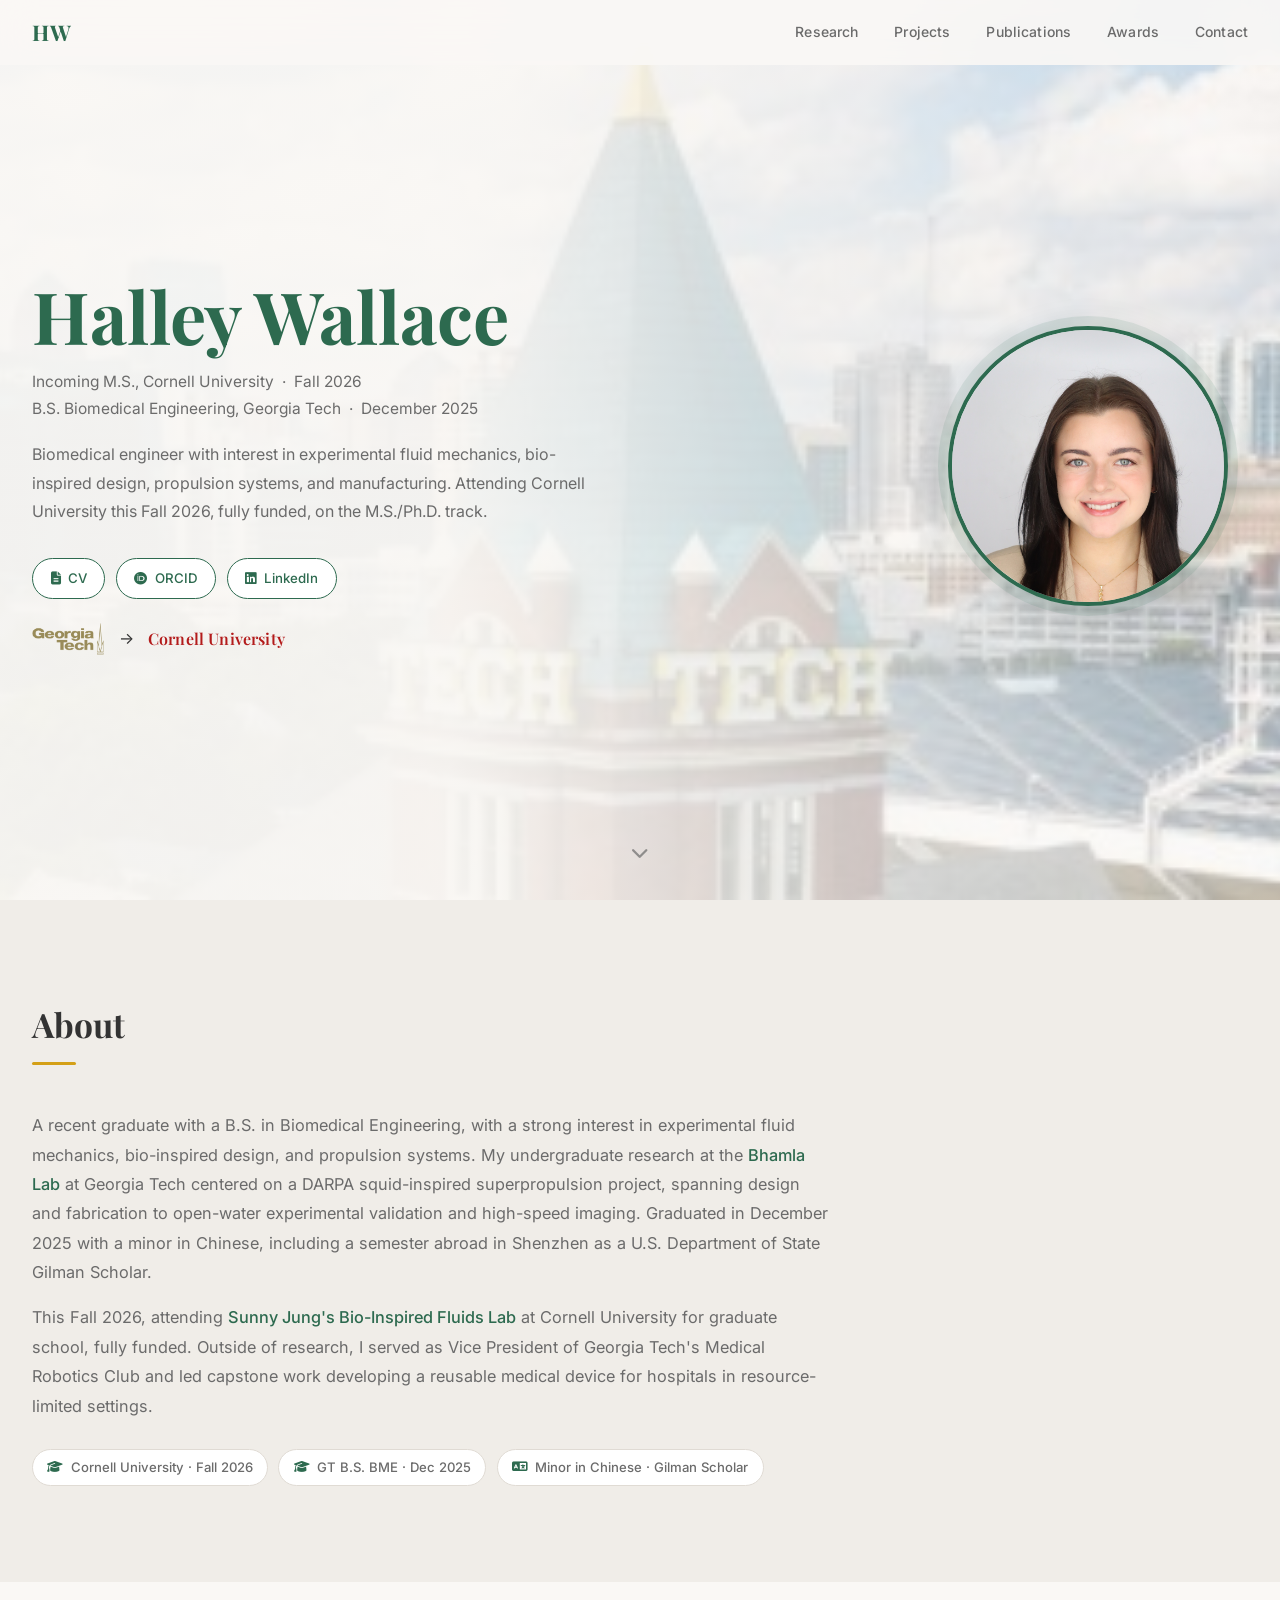
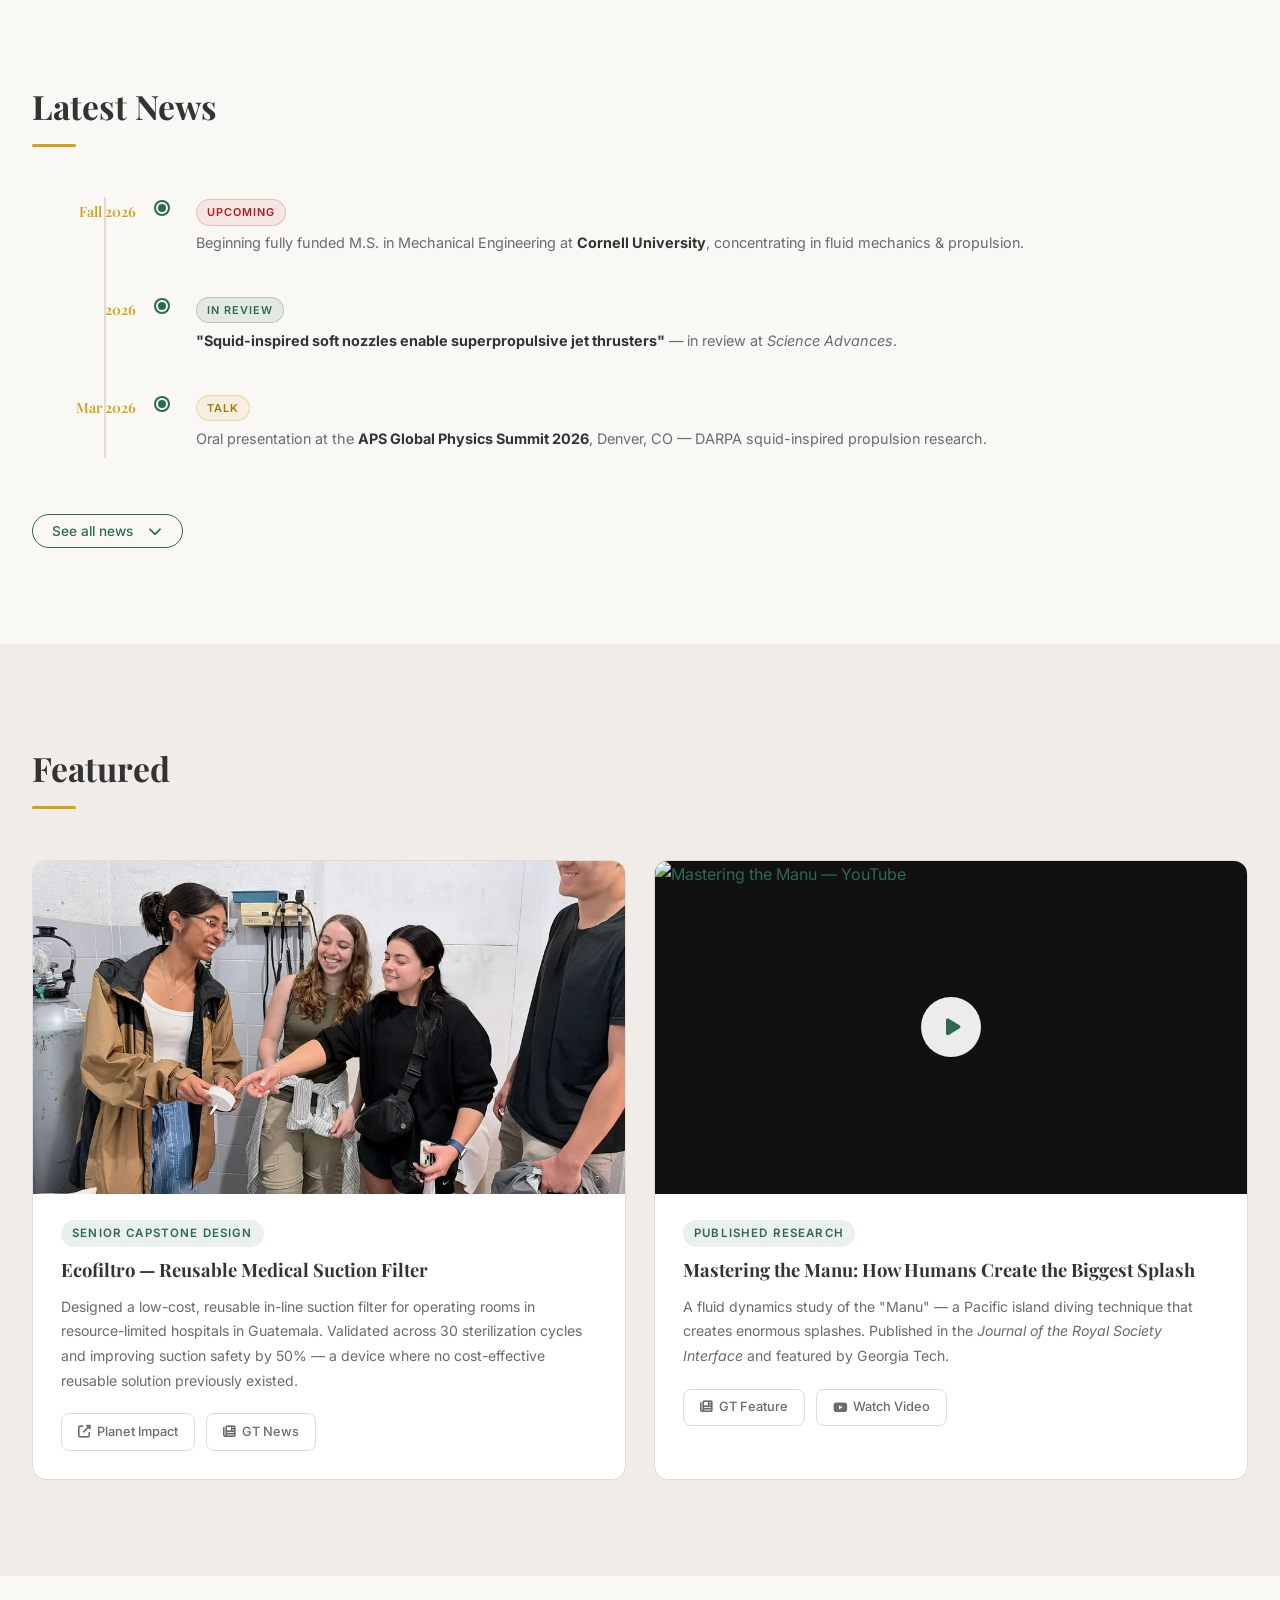
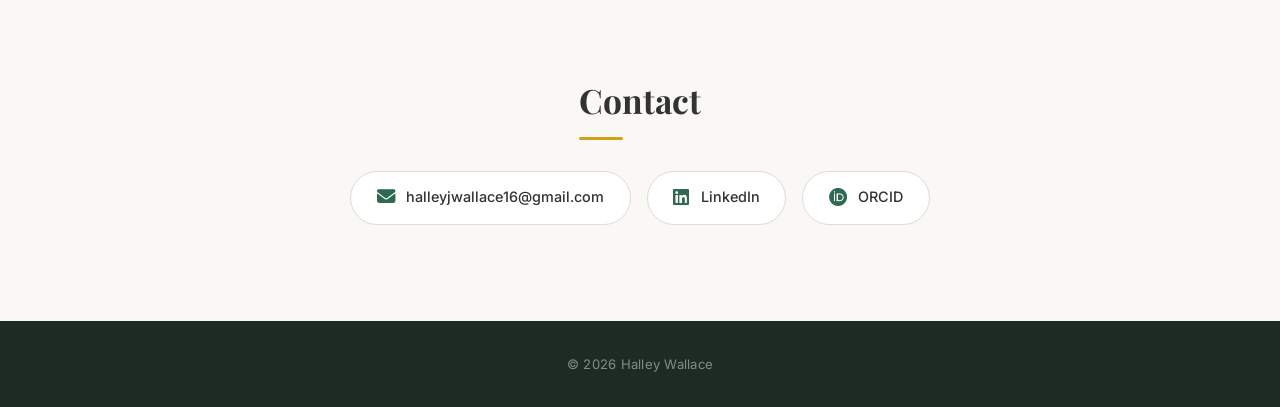
==== commit 97bddef2: "update 2" ====
--- a/index.html
+++ b/index.html
@@ -41,8 +41,8 @@
                     B.S. Biomedical Engineering, Georgia Tech &nbsp;·&nbsp; December 2025
                 </p>
                 <p class="hero-bio">
-                    I'm a biomedical engineer with interest in experimental fluid mechanics,
-                    bio-inspired design, propulsion systems, and manufacturing. I'm joining
+                    Biomedical engineer with interest in experimental fluid mechanics,
+                    bio-inspired design, propulsion systems, and manufacturing. Attending
                     Cornell University this Fall 2026, fully funded, on the M.S./Ph.D. track.
                 </p>
                 <div class="hero-links">
@@ -79,17 +79,17 @@
             <h2 class="section-title">About</h2>
             <div class="about-full">
                 <p>
-                    I am a biomedical engineer with a strong interest in experimental fluid mechanics,
-                    bio-inspired design, and propulsion systems. My undergraduate research at the
+                    A recent graduate with a B.S. in Biomedical Engineering, with a strong interest
+                    in experimental fluid mechanics, bio-inspired design, and propulsion systems.
+                    My undergraduate research at the
                     <strong><a href="https://bhamla.gatech.edu/people" target="_blank" rel="noopener">Bhamla Lab</a></strong>
-                    at Georgia Tech centered on a DARPA-funded squid-inspired superpropulsion project,
+                    at Georgia Tech centered on a DARPA squid-inspired superpropulsion project,
                     spanning design and fabrication to open-water experimental validation and high-speed
-                    imaging. I graduated in December 2025 with a B.S. in Biomedical Engineering and
-                    a minor in Chinese, including a semester abroad in Shenzhen as a U.S. Department
-                    of State Gilman Scholar.
+                    imaging. Graduated in December 2025 with a minor in Chinese, including a semester
+                    abroad in Shenzhen as a U.S. Department of State Gilman Scholar.
                 </p>
                 <p>
-                    This Fall 2026, I will be joining
+                    This Fall 2026, attending
                     <strong><a href="https://sites.google.com/cornell.edu/sunnyjsh" target="_blank" rel="noopener">Sunny Jung's Bio-Inspired Fluids Lab</a></strong>
                     at Cornell University for graduate school, fully funded. Outside of research,
                     I served as Vice President of Georgia Tech's Medical Robotics Club and led
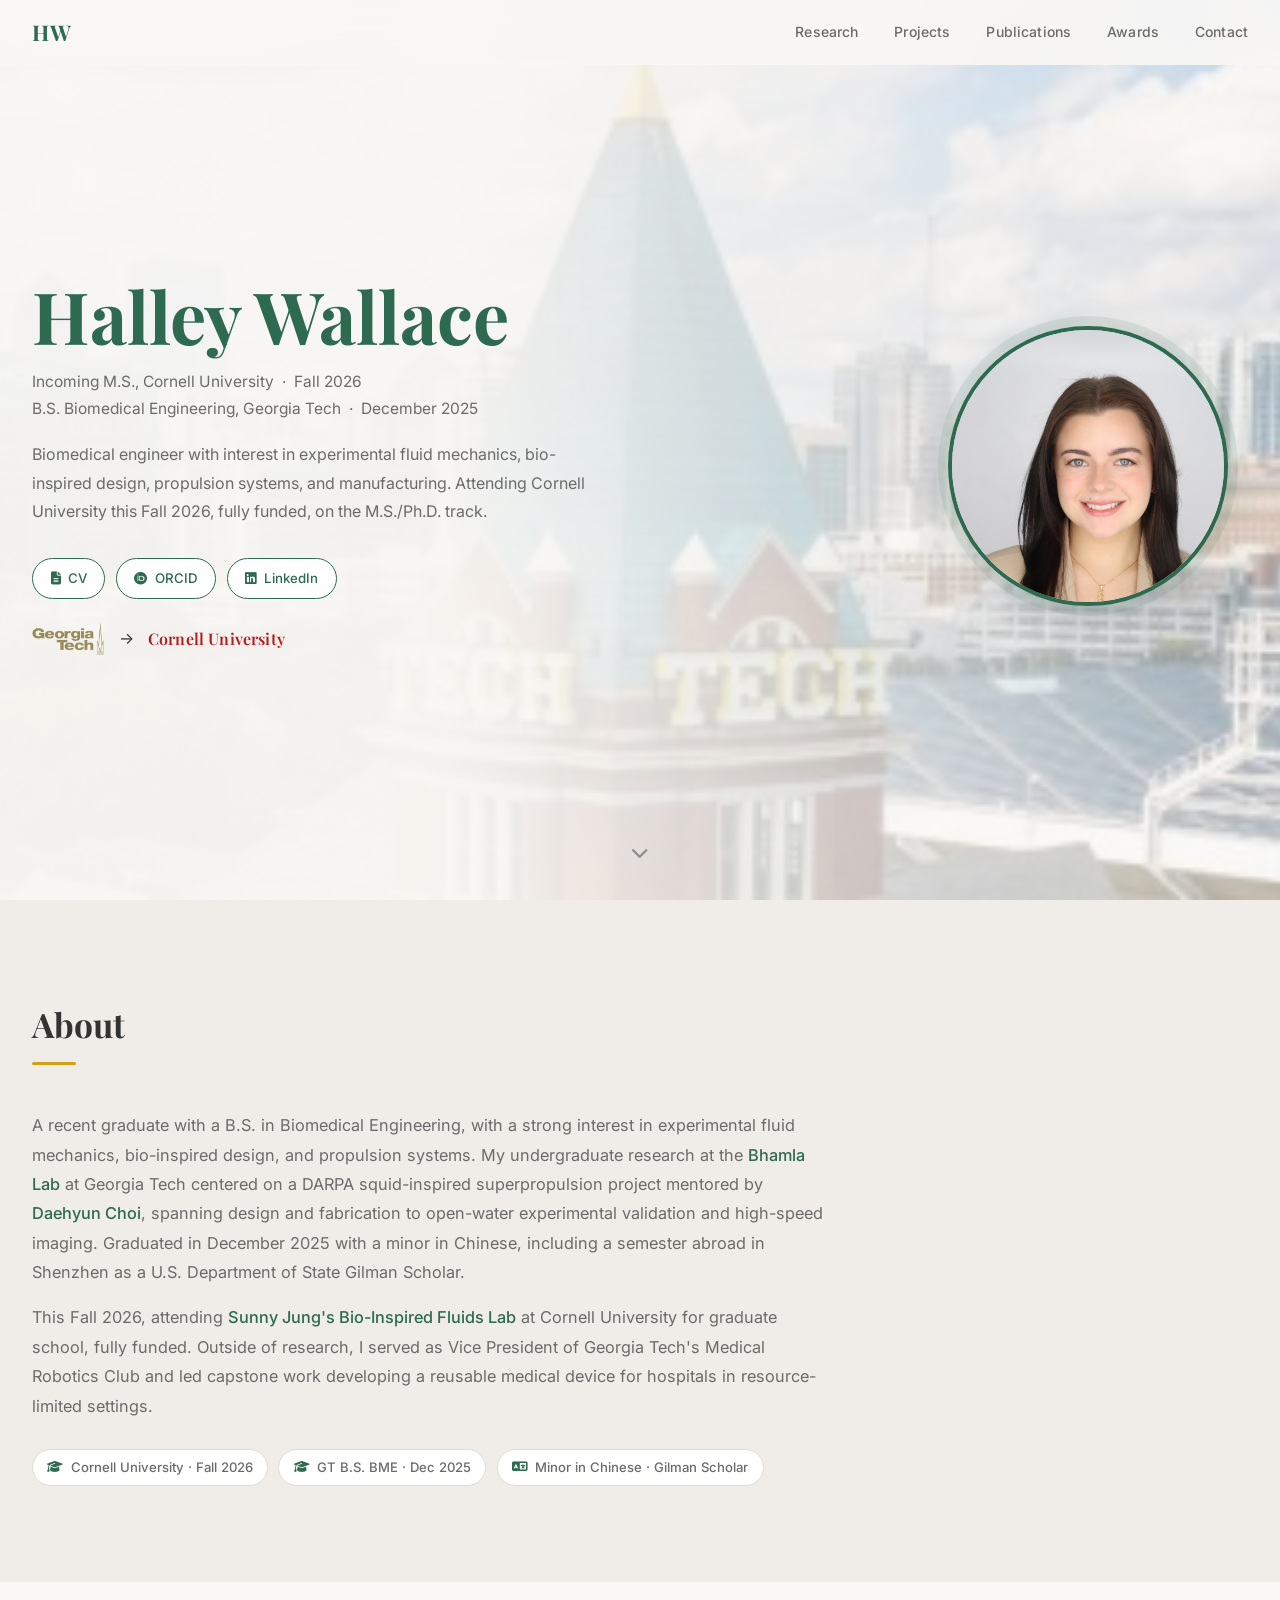
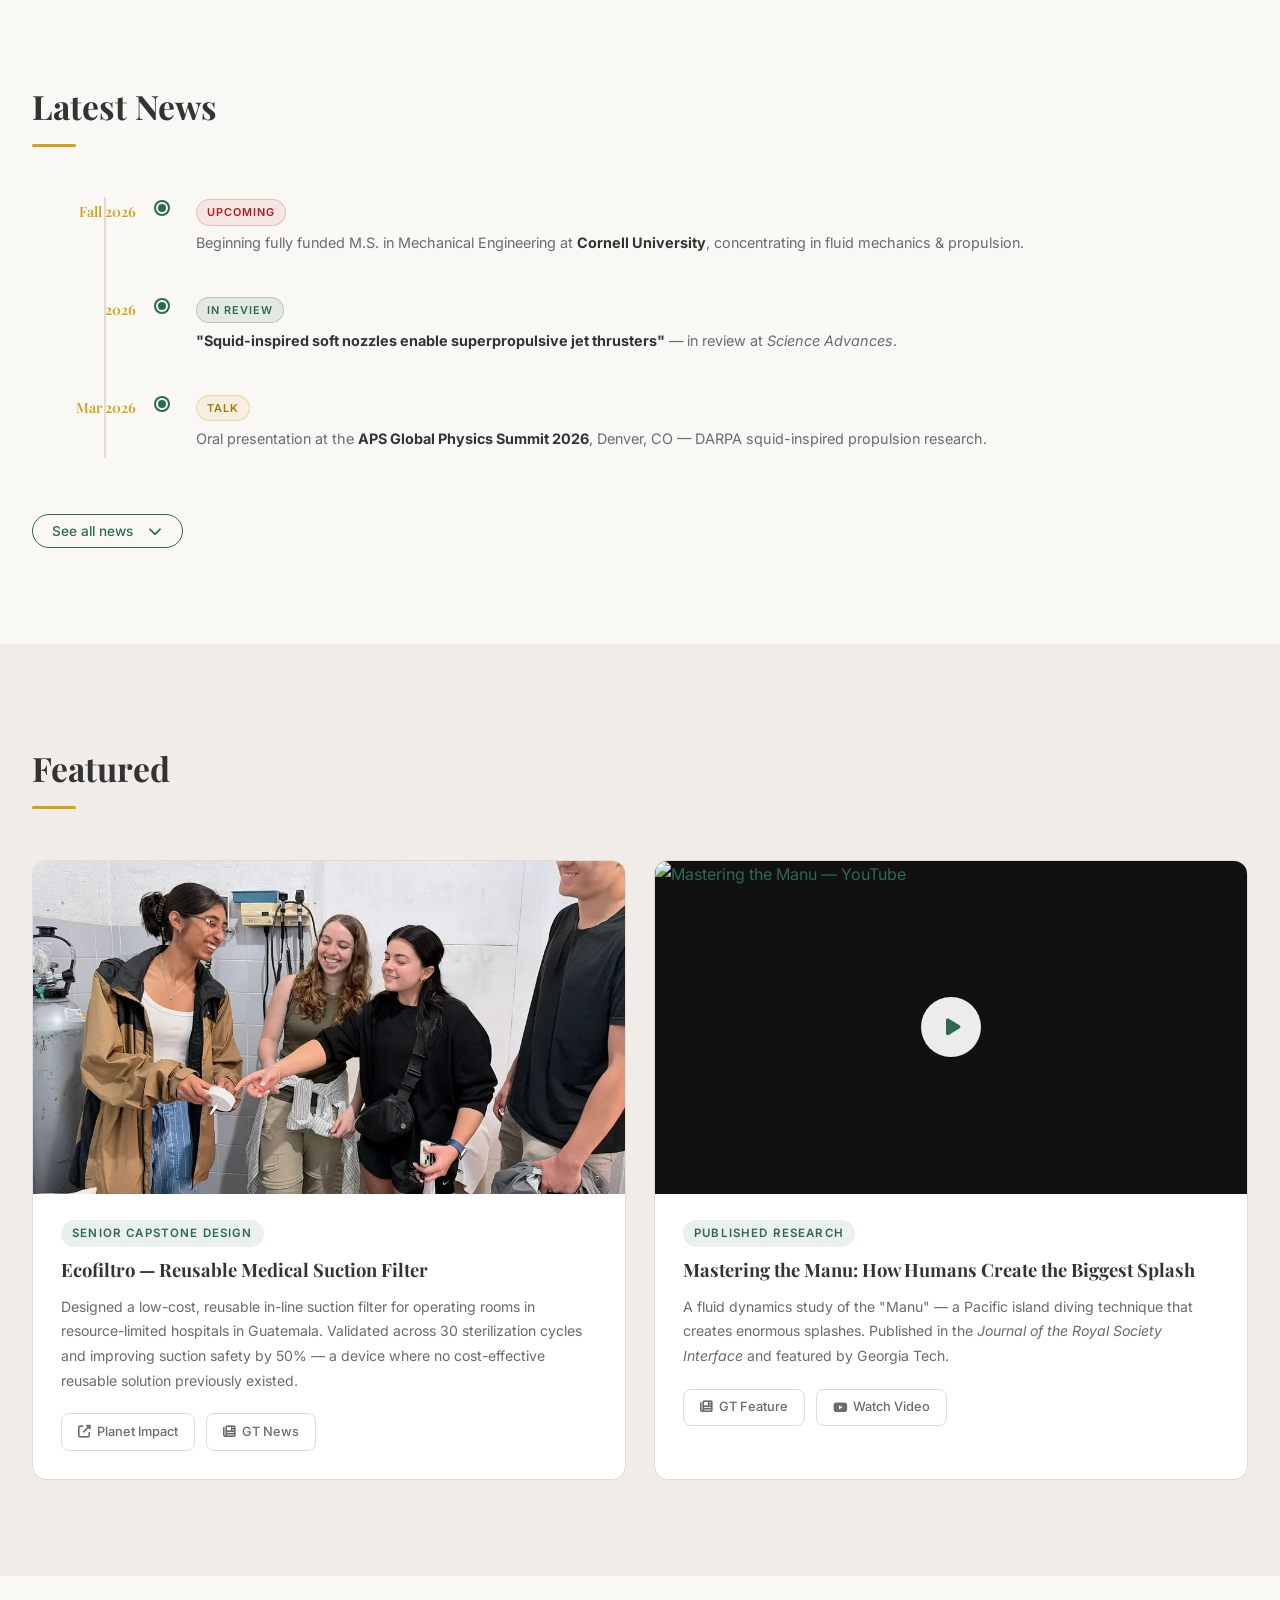
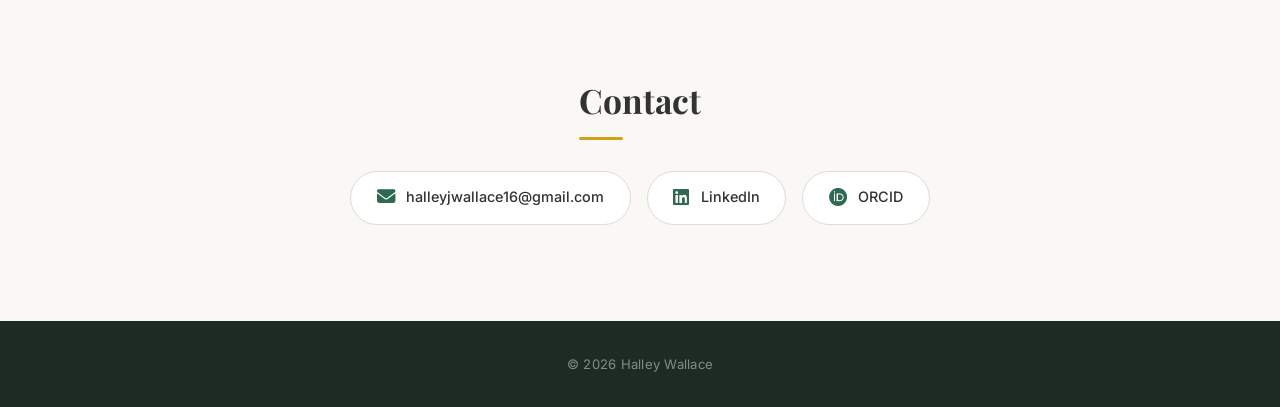
==== commit 8742fc7d: "daehyun link" ====
--- a/index.html
+++ b/index.html
@@ -83,7 +83,8 @@
                     in experimental fluid mechanics, bio-inspired design, and propulsion systems.
                     My undergraduate research at the
                     <strong><a href="https://bhamla.gatech.edu/people" target="_blank" rel="noopener">Bhamla Lab</a></strong>
-                    at Georgia Tech centered on a DARPA squid-inspired superpropulsion project,
+                    at Georgia Tech centered on a DARPA squid-inspired superpropulsion project
+                    mentored by <strong><a href="https://dae416.github.io" target="_blank" rel="noopener">Daehyun Choi</a></strong>,
                     spanning design and fabrication to open-water experimental validation and high-speed
                     imaging. Graduated in December 2025 with a minor in Chinese, including a semester
                     abroad in Shenzhen as a U.S. Department of State Gilman Scholar.
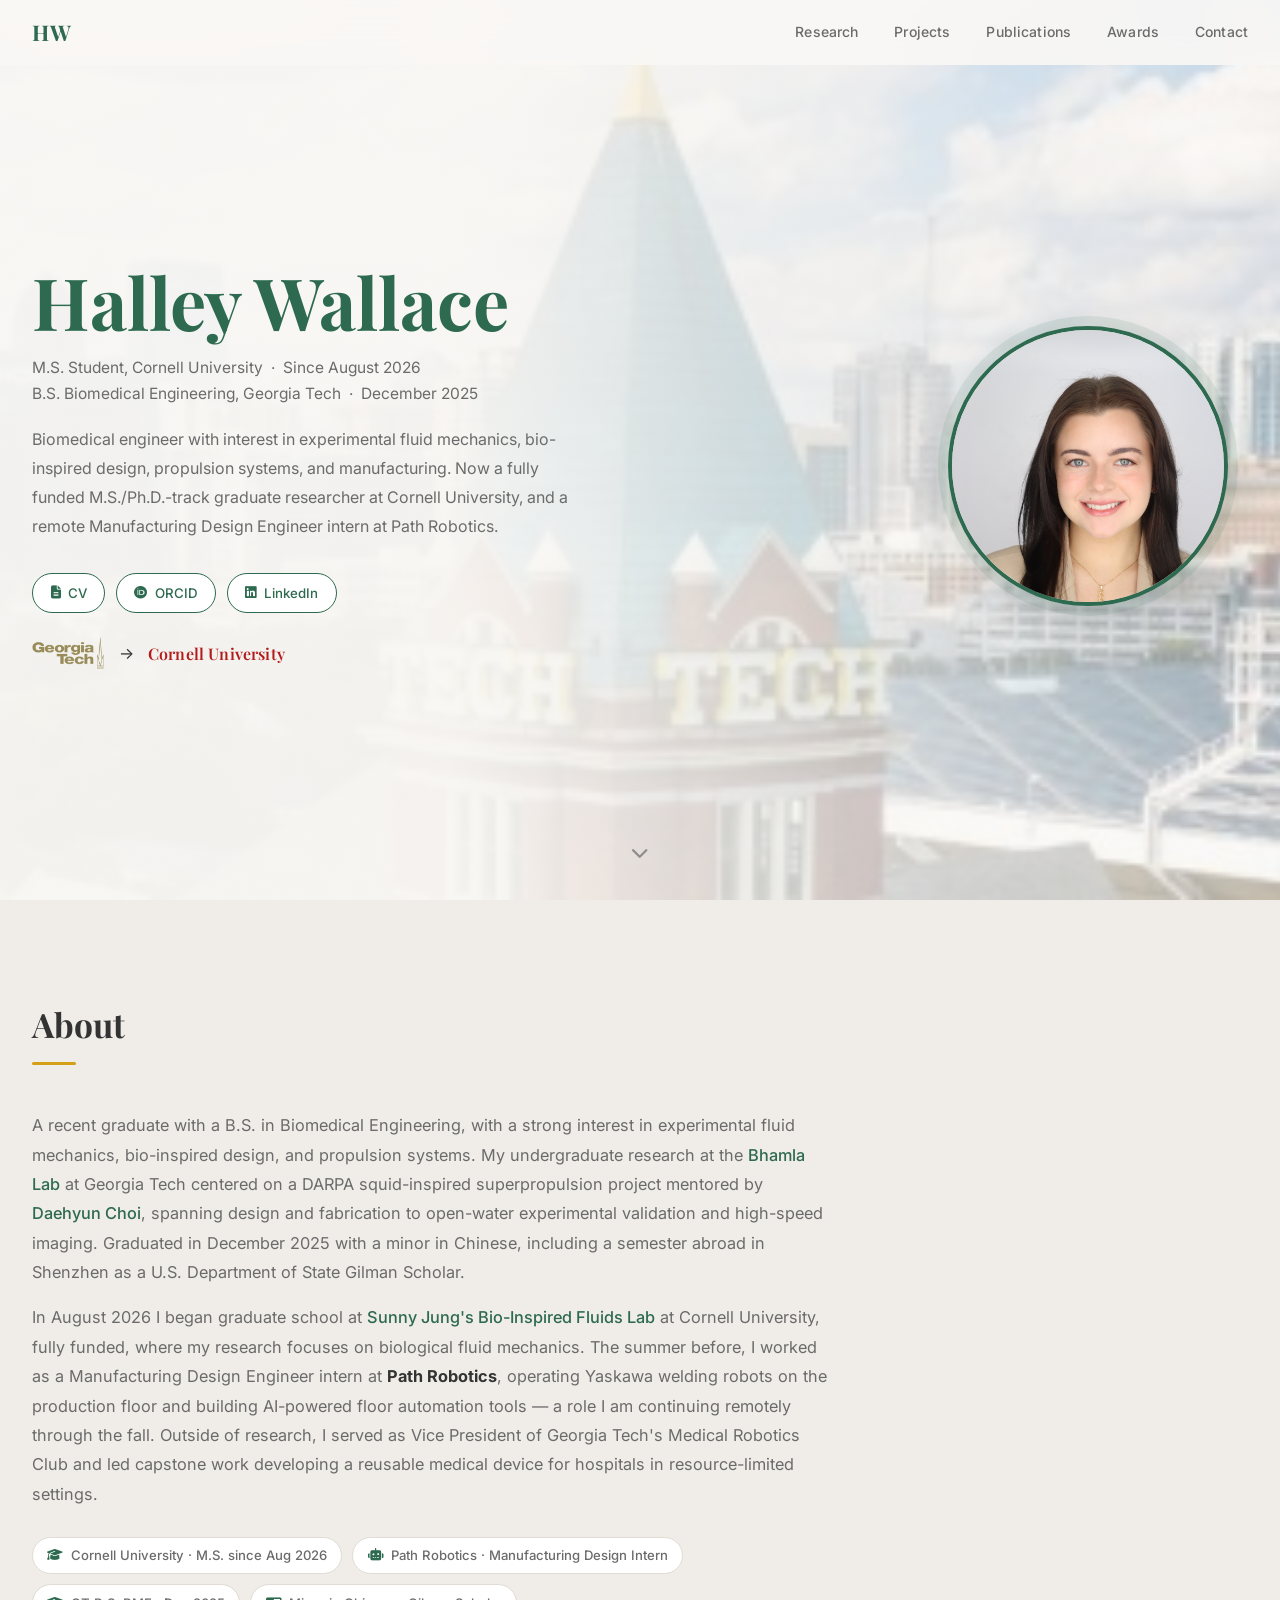
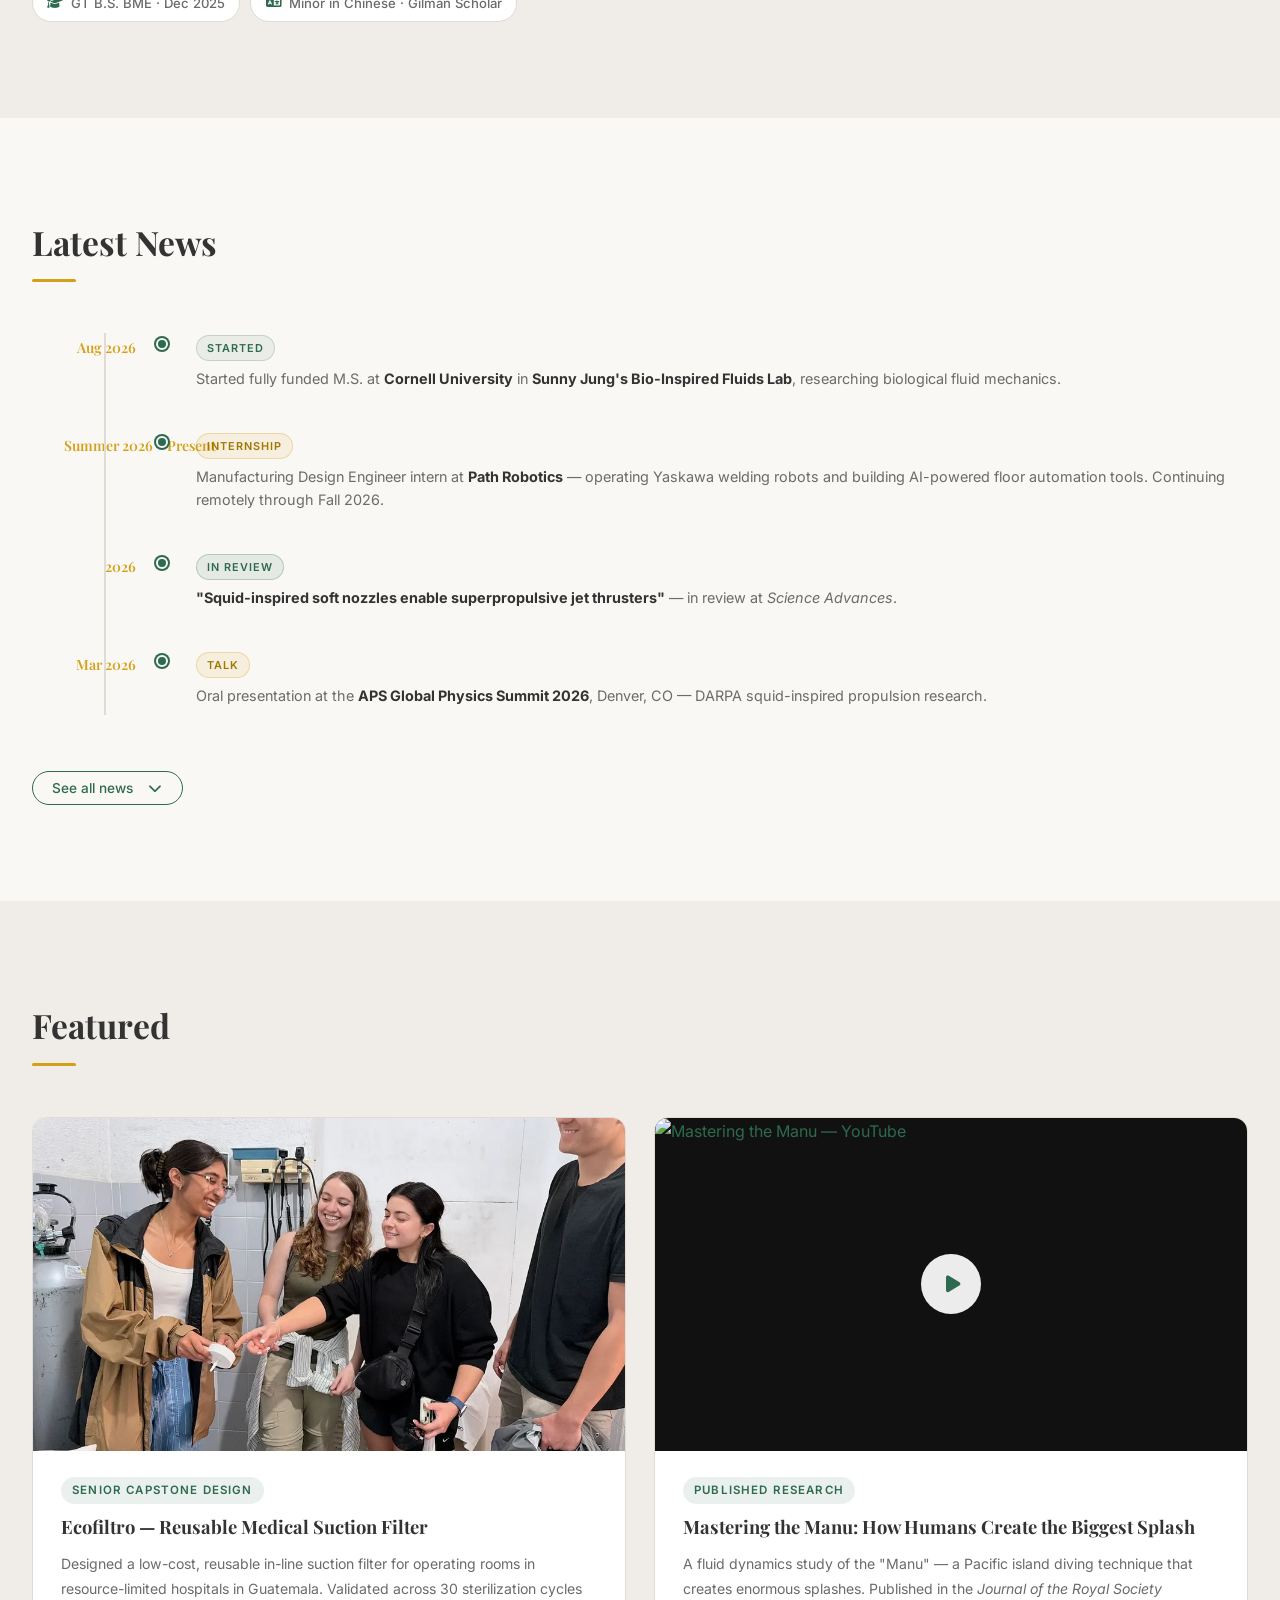
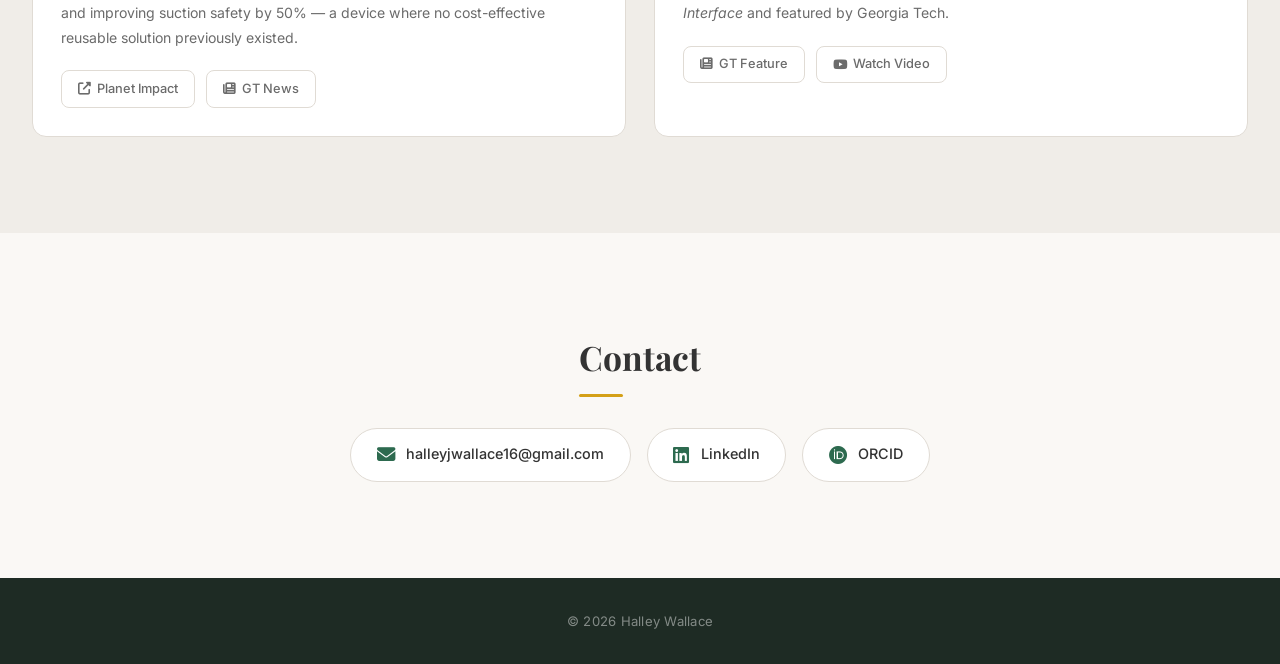
==== commit 673c7fdb: "Add Path Robotics internship; update Cornell status to current - projects.html: new "Path Robotics —" ====
--- a/index.html
+++ b/index.html
@@ -4,7 +4,7 @@
     <meta charset="UTF-8">
     <meta name="viewport" content="width=device-width, initial-scale=1.0">
     <title>Halley Wallace</title>
-    <meta name="description" content="Halley Wallace — Biomedical engineer with a mechanical foundation. Incoming M.S. at Cornell. Research in fluid mechanics, bio-inspired propulsion, and AUV systems.">
+    <meta name="description" content="Halley Wallace — Biomedical engineer with a mechanical foundation. M.S. student at Cornell. Research in fluid mechanics, bio-inspired propulsion, and AUV systems.">
     <link rel="preconnect" href="https://fonts.googleapis.com">
     <link rel="preconnect" href="https://fonts.gstatic.com" crossorigin>
     <link href="https://fonts.googleapis.com/css2?family=Playfair+Display:ital,wght@0,400;0,600;0,700;1,400&family=Inter:wght@300;400;500;600&display=swap" rel="stylesheet">
@@ -36,14 +36,15 @@
             <div class="hero-text">
                 <h1>Halley Wallace</h1>
                 <p class="hero-subtitle">
-                    Incoming M.S., Cornell University &nbsp;·&nbsp; Fall 2026
+                    M.S. Student, Cornell University &nbsp;·&nbsp; Since August 2026
                     <br>
                     B.S. Biomedical Engineering, Georgia Tech &nbsp;·&nbsp; December 2025
                 </p>
                 <p class="hero-bio">
                     Biomedical engineer with interest in experimental fluid mechanics,
-                    bio-inspired design, propulsion systems, and manufacturing. Attending
-                    Cornell University this Fall 2026, fully funded, on the M.S./Ph.D. track.
+                    bio-inspired design, propulsion systems, and manufacturing. Now a
+                    fully funded M.S./Ph.D.-track graduate researcher at Cornell University,
+                    and a remote Manufacturing Design Engineer intern at Path Robotics.
                 </p>
                 <div class="hero-links">
                     <a href="assets/Resume_HalleyWallace.pdf" class="badge" target="_blank" rel="noopener">
@@ -90,15 +91,20 @@
                     abroad in Shenzhen as a U.S. Department of State Gilman Scholar.
                 </p>
                 <p>
-                    This Fall 2026, attending
+                    In August 2026 I began graduate school at
                     <strong><a href="https://sites.google.com/cornell.edu/sunnyjsh" target="_blank" rel="noopener">Sunny Jung's Bio-Inspired Fluids Lab</a></strong>
-                    at Cornell University for graduate school, fully funded. Outside of research,
-                    I served as Vice President of Georgia Tech's Medical Robotics Club and led
-                    capstone work developing a reusable medical device for hospitals in
-                    resource-limited settings.
+                    at Cornell University, fully funded, where my research focuses on
+                    biological fluid mechanics. The summer before, I worked as a
+                    Manufacturing Design Engineer intern at <strong>Path Robotics</strong>,
+                    operating Yaskawa welding robots on the production floor and building
+                    AI-powered floor automation tools — a role I am continuing remotely
+                    through the fall. Outside of research, I served as Vice President of
+                    Georgia Tech's Medical Robotics Club and led capstone work developing a
+                    reusable medical device for hospitals in resource-limited settings.
                 </p>
                 <div class="about-facts">
-                    <div class="fact-chip"><i class="fas fa-graduation-cap"></i> Cornell University · Fall 2026</div>
+                    <div class="fact-chip"><i class="fas fa-graduation-cap"></i> Cornell University · M.S. since Aug 2026</div>
+                    <div class="fact-chip"><i class="fas fa-robot"></i> Path Robotics · Manufacturing Design Intern</div>
                     <div class="fact-chip"><i class="fas fa-graduation-cap"></i> GT B.S. BME · Dec 2025</div>
                     <div class="fact-chip"><i class="fas fa-language"></i> Minor in Chinese · Gilman Scholar</div>
                 </div>
@@ -113,11 +119,20 @@
             <div class="news-timeline">
 
                 <div class="news-item">
-                    <div class="news-date">Fall 2026</div>
+                    <div class="news-date">Aug 2026</div>
                     <div class="news-dot"></div>
                     <div class="news-content">
-                        <span class="news-tag upcoming">Upcoming</span>
-                        <p>Beginning fully funded M.S. in Mechanical Engineering at <strong>Cornell University</strong>, concentrating in fluid mechanics &amp; propulsion.</p>
+                        <span class="news-tag grad">Started</span>
+                        <p>Started fully funded M.S. at <strong>Cornell University</strong> in <strong>Sunny Jung's Bio-Inspired Fluids Lab</strong>, researching biological fluid mechanics.</p>
+                    </div>
+                </div>
+
+                <div class="news-item">
+                    <div class="news-date">Summer 2026 – Present</div>
+                    <div class="news-dot"></div>
+                    <div class="news-content">
+                        <span class="news-tag talk">Internship</span>
+                        <p>Manufacturing Design Engineer intern at <strong>Path Robotics</strong> — operating Yaskawa welding robots and building AI-powered floor automation tools. Continuing remotely through Fall 2026.</p>
                     </div>
                 </div>
 
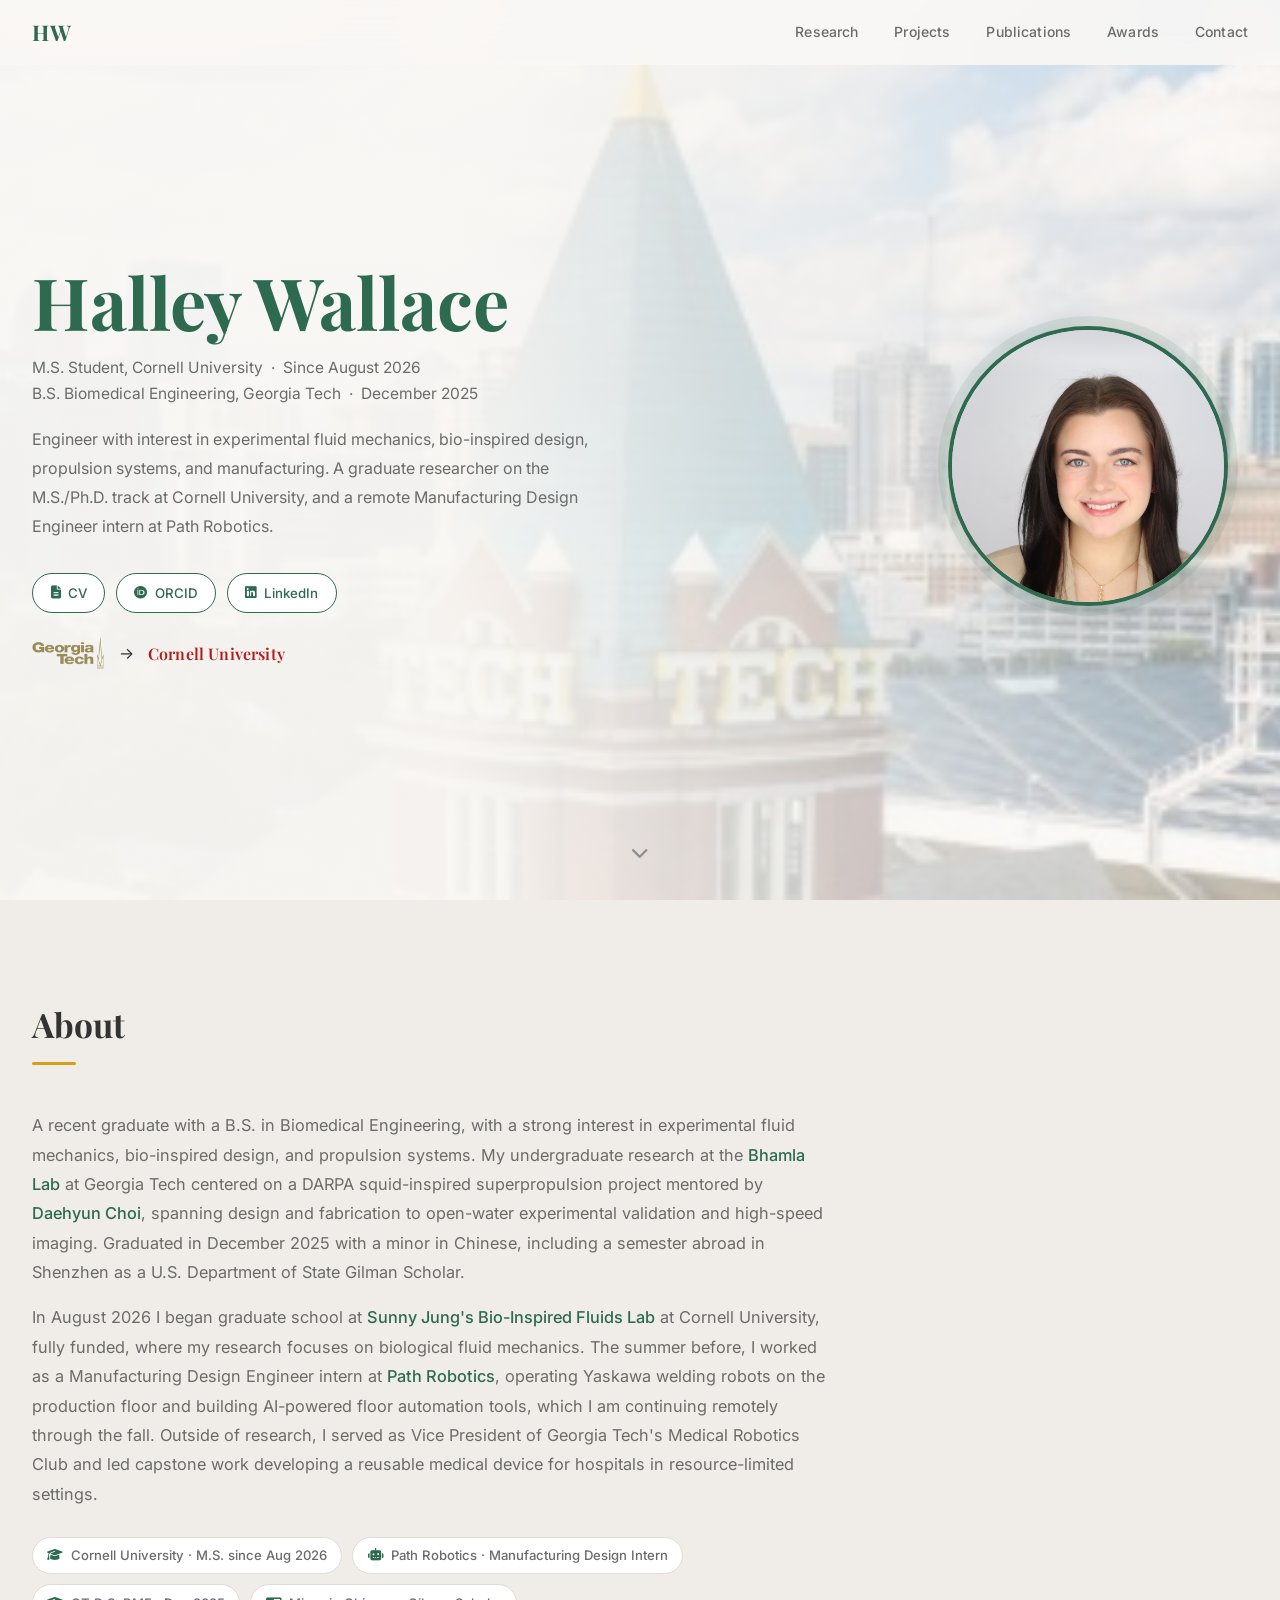
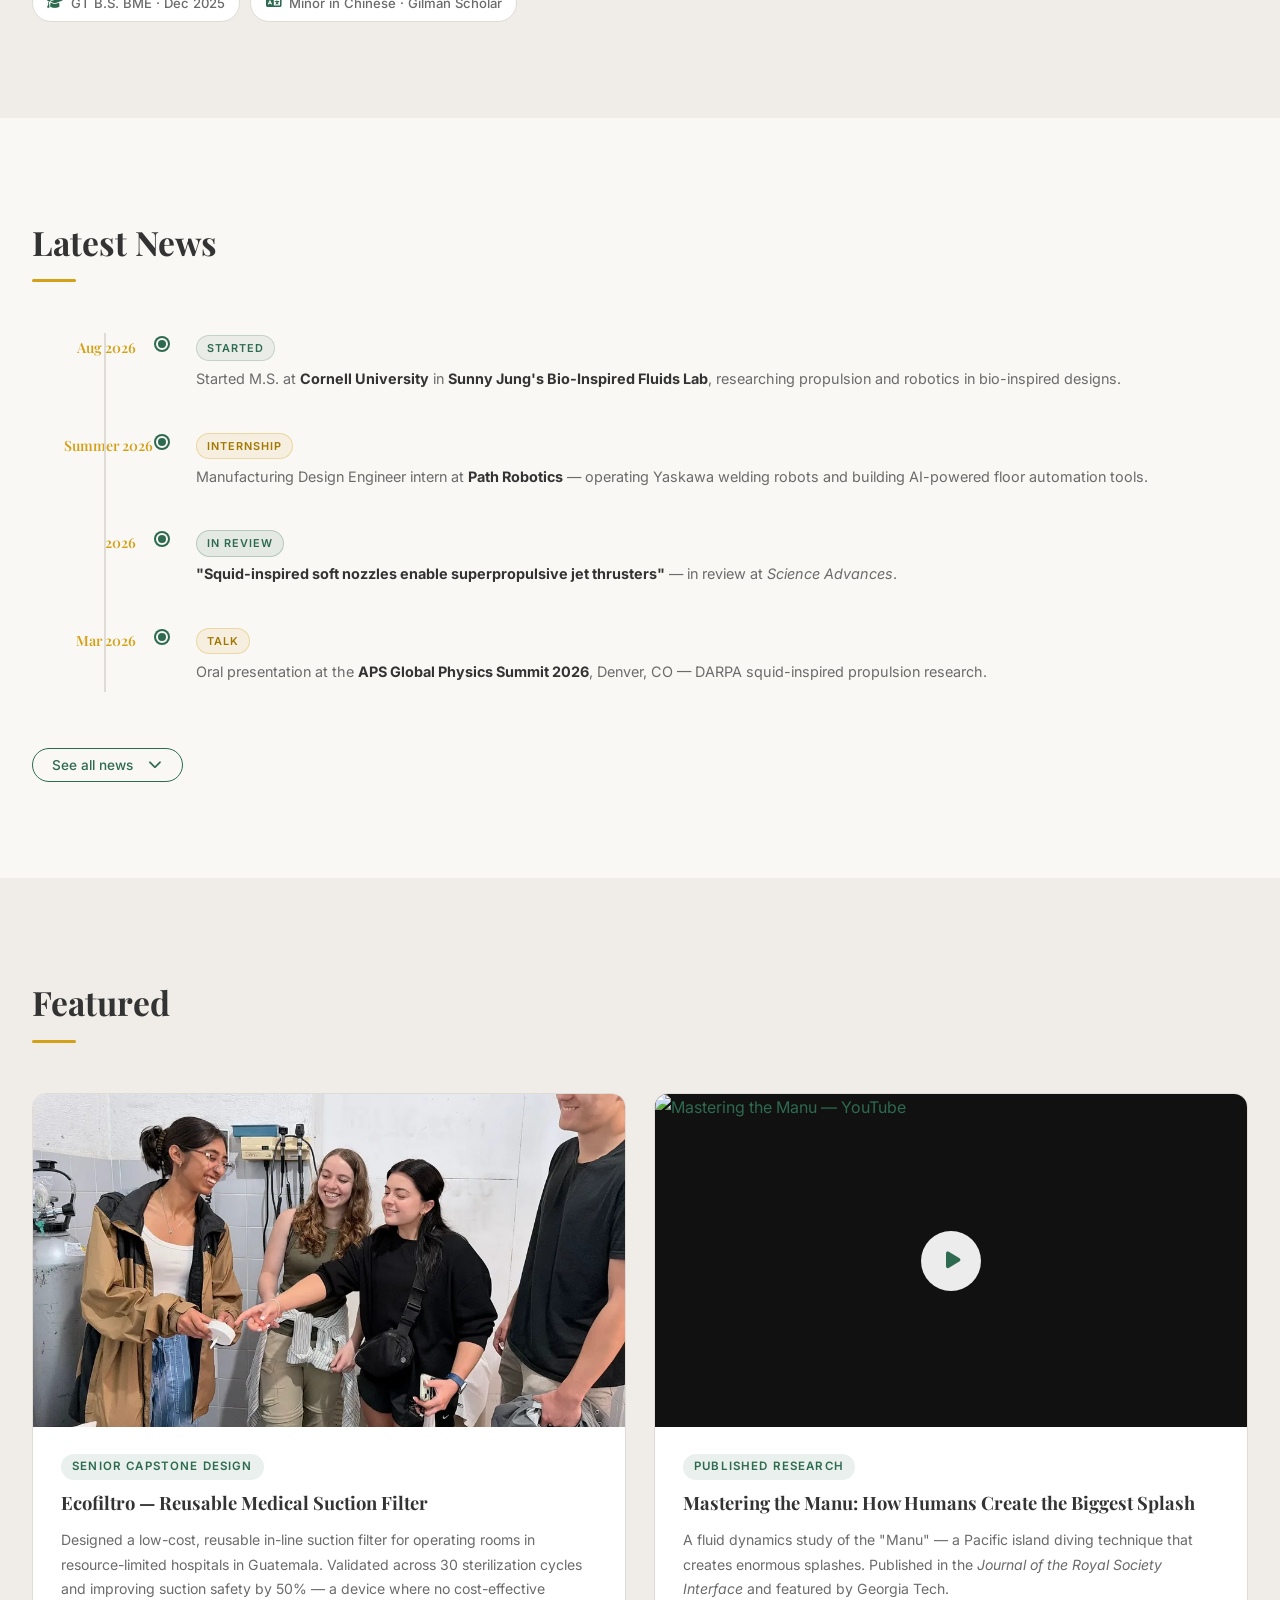
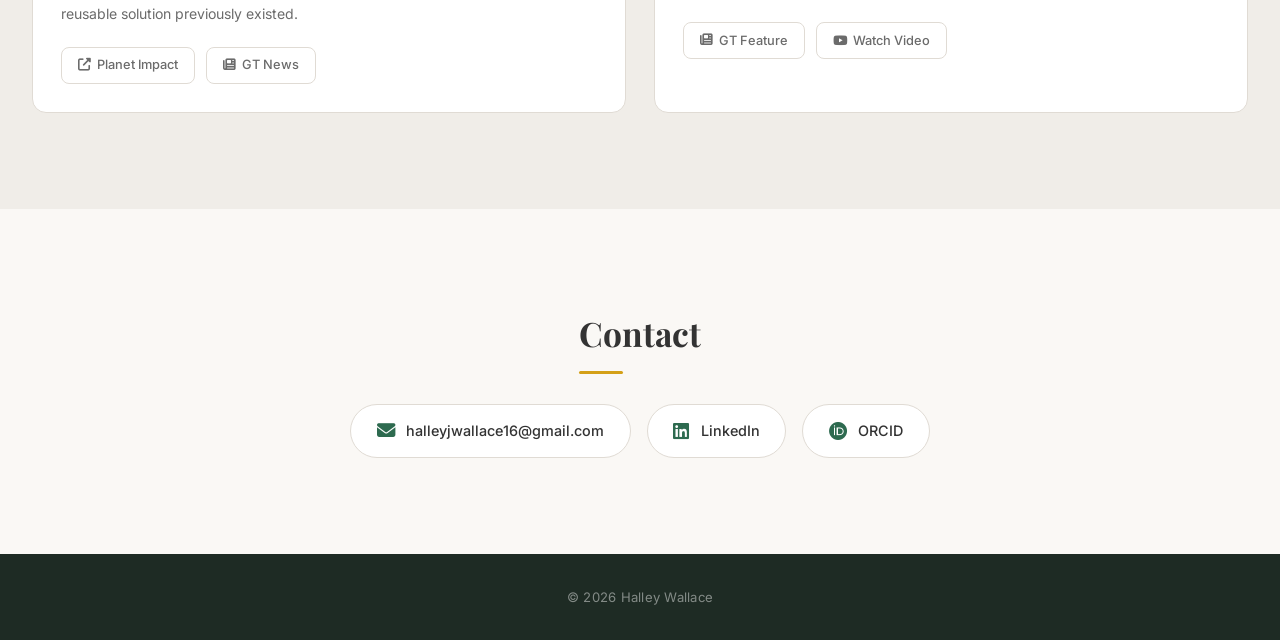
==== commit 98c2ec49: "Tighten intro, About, and Latest News wording - hero bio: "Engineer with interest…"; drop "fully fun" ====
--- a/index.html
+++ b/index.html
@@ -41,9 +41,9 @@
                     B.S. Biomedical Engineering, Georgia Tech &nbsp;·&nbsp; December 2025
                 </p>
                 <p class="hero-bio">
-                    Biomedical engineer with interest in experimental fluid mechanics,
-                    bio-inspired design, propulsion systems, and manufacturing. Now a
-                    fully funded M.S./Ph.D.-track graduate researcher at Cornell University,
+                    Engineer with interest in experimental fluid mechanics,
+                    bio-inspired design, propulsion systems, and manufacturing. A
+                    graduate researcher on the M.S./Ph.D. track at Cornell University,
                     and a remote Manufacturing Design Engineer intern at Path Robotics.
                 </p>
                 <div class="hero-links">
@@ -95,9 +95,10 @@
                     <strong><a href="https://sites.google.com/cornell.edu/sunnyjsh" target="_blank" rel="noopener">Sunny Jung's Bio-Inspired Fluids Lab</a></strong>
                     at Cornell University, fully funded, where my research focuses on
                     biological fluid mechanics. The summer before, I worked as a
-                    Manufacturing Design Engineer intern at <strong>Path Robotics</strong>,
+                    Manufacturing Design Engineer intern at
+                    <strong><a href="https://www.path-robotics.com" target="_blank" rel="noopener">Path Robotics</a></strong>,
                     operating Yaskawa welding robots on the production floor and building
-                    AI-powered floor automation tools — a role I am continuing remotely
+                    AI-powered floor automation tools, which I am continuing remotely
                     through the fall. Outside of research, I served as Vice President of
                     Georgia Tech's Medical Robotics Club and led capstone work developing a
                     reusable medical device for hospitals in resource-limited settings.
@@ -123,16 +124,16 @@
                     <div class="news-dot"></div>
                     <div class="news-content">
                         <span class="news-tag grad">Started</span>
-                        <p>Started fully funded M.S. at <strong>Cornell University</strong> in <strong>Sunny Jung's Bio-Inspired Fluids Lab</strong>, researching biological fluid mechanics.</p>
+                        <p>Started M.S. at <strong>Cornell University</strong> in <strong>Sunny Jung's Bio-Inspired Fluids Lab</strong>, researching propulsion and robotics in bio-inspired designs.</p>
                     </div>
                 </div>
 
                 <div class="news-item">
-                    <div class="news-date">Summer 2026 – Present</div>
+                    <div class="news-date">Summer 2026</div>
                     <div class="news-dot"></div>
                     <div class="news-content">
                         <span class="news-tag talk">Internship</span>
-                        <p>Manufacturing Design Engineer intern at <strong>Path Robotics</strong> — operating Yaskawa welding robots and building AI-powered floor automation tools. Continuing remotely through Fall 2026.</p>
+                        <p>Manufacturing Design Engineer intern at <strong>Path Robotics</strong> — operating Yaskawa welding robots and building AI-powered floor automation tools.</p>
                     </div>
                 </div>
 
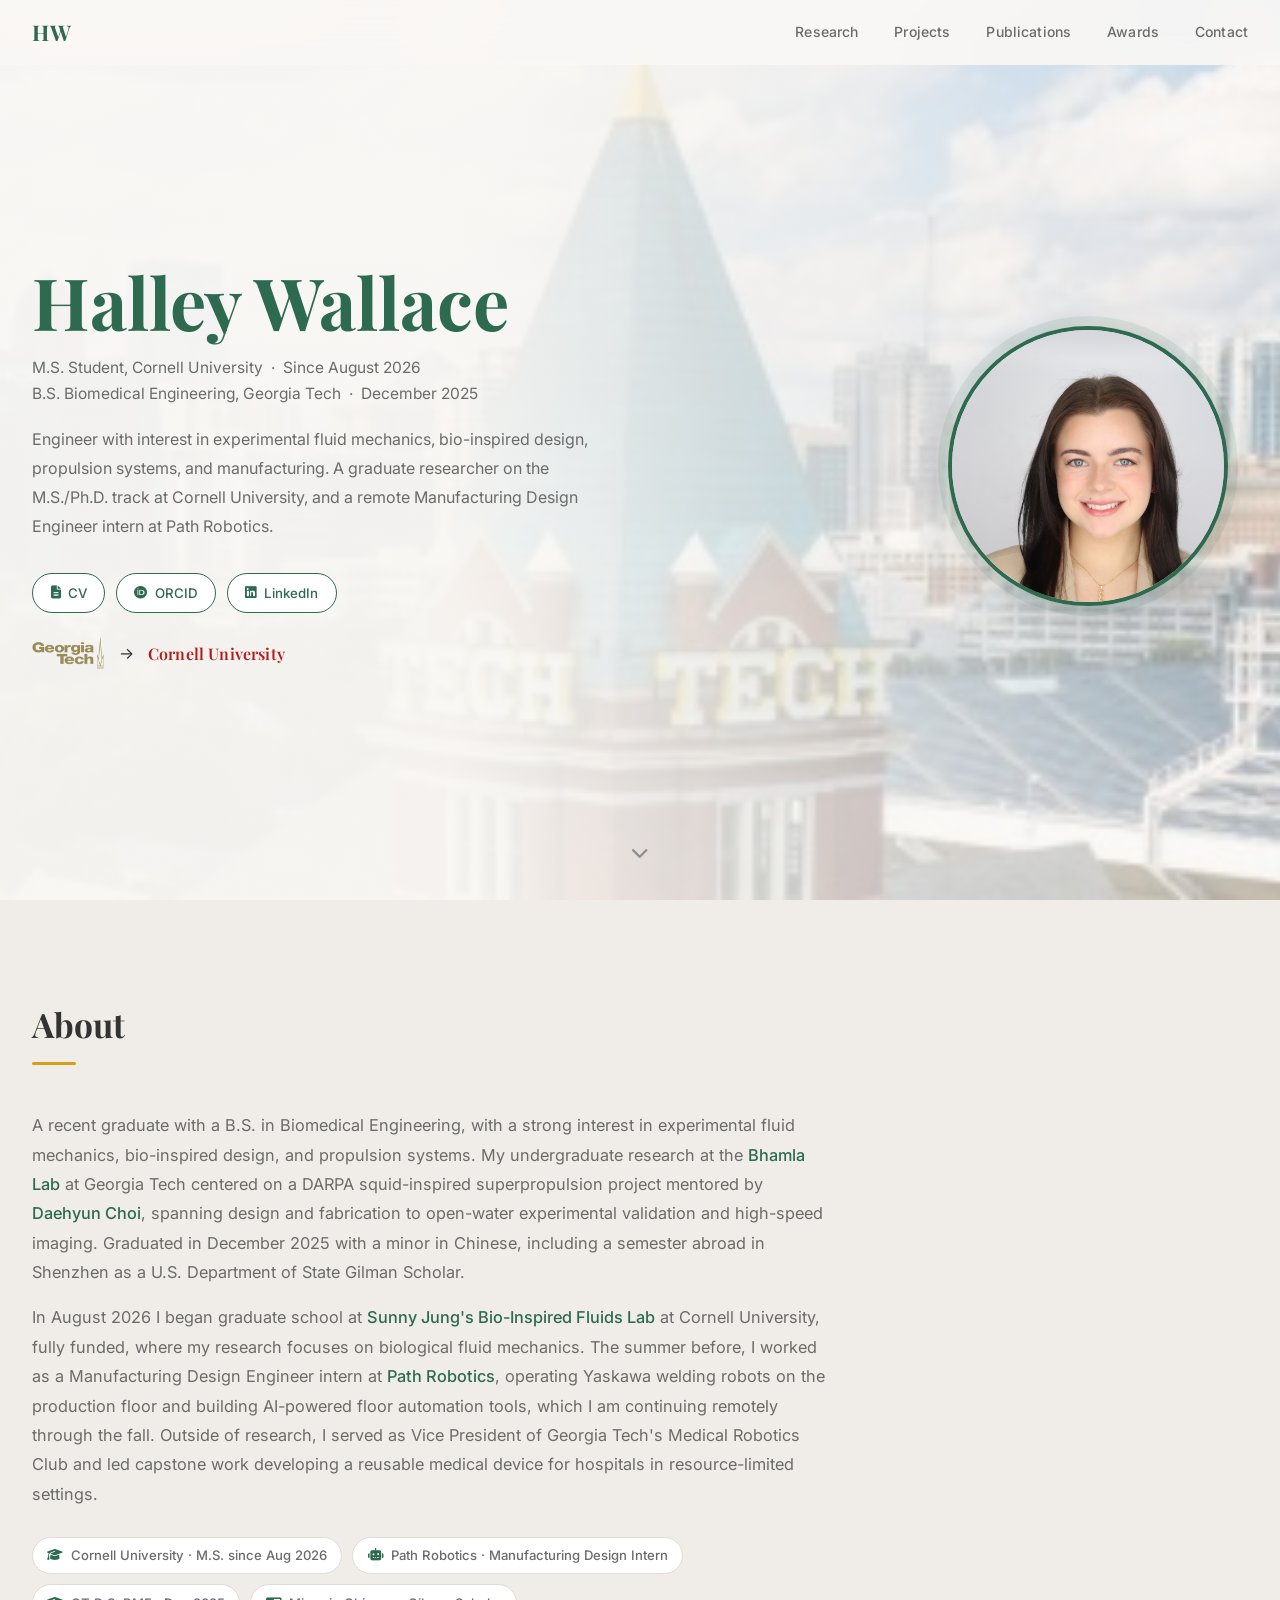
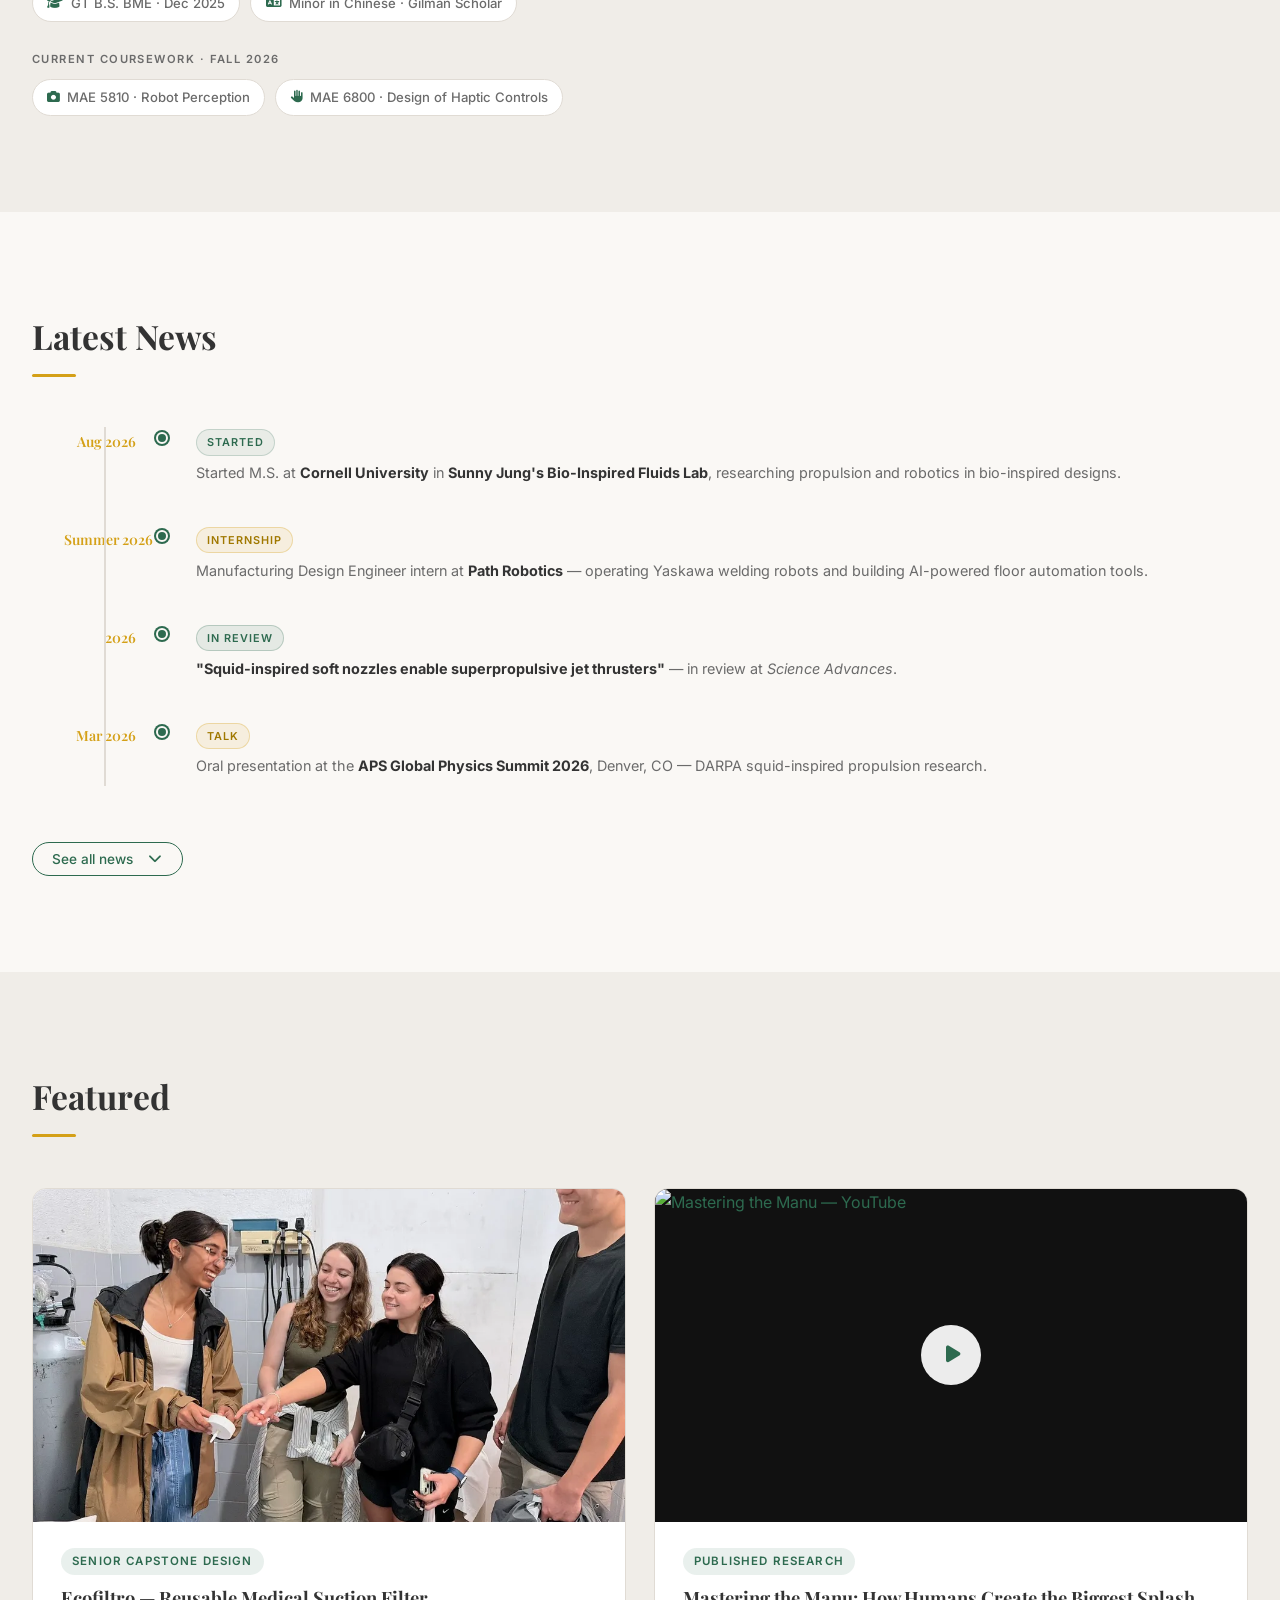
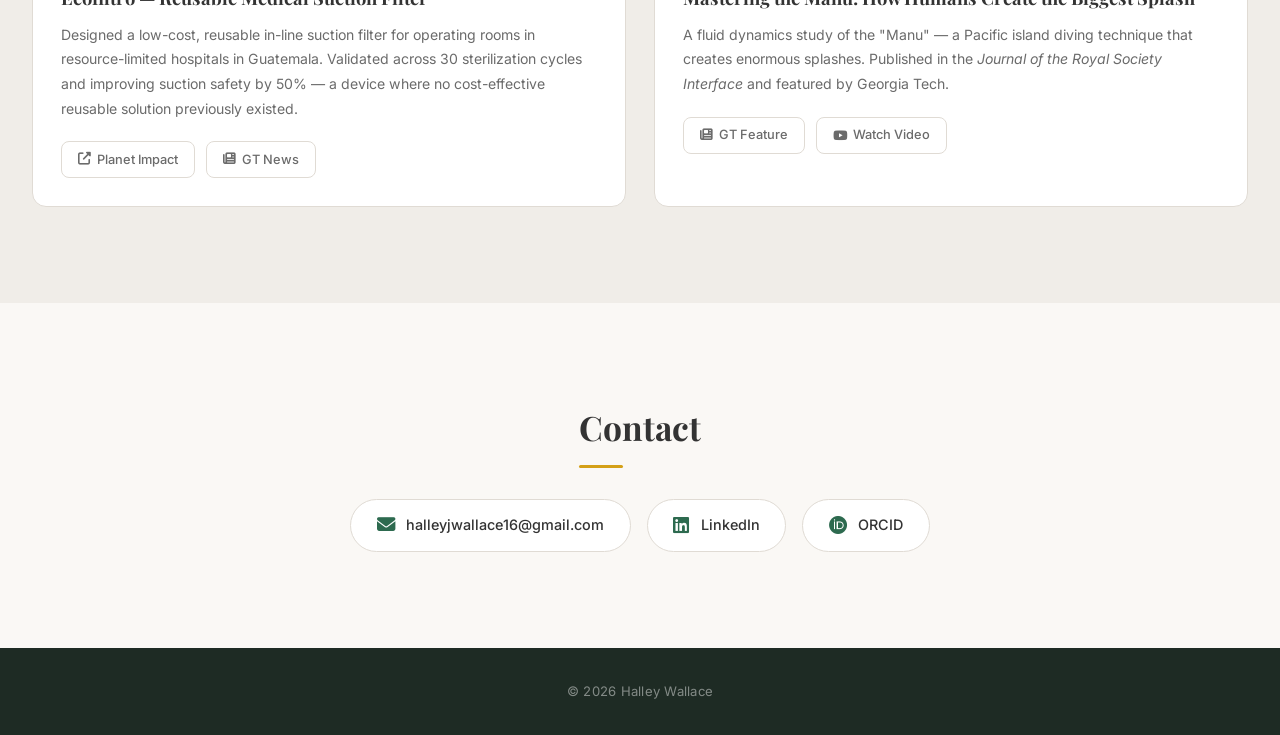
==== commit abd927e8: "Add M.S. thesis, Robot Perception and haptics projects, and current coursework Co-Authored-By: Claud" ====
--- a/index.html
+++ b/index.html
@@ -109,6 +109,13 @@
                     <div class="fact-chip"><i class="fas fa-graduation-cap"></i> GT B.S. BME · Dec 2025</div>
                     <div class="fact-chip"><i class="fas fa-language"></i> Minor in Chinese · Gilman Scholar</div>
                 </div>
+                <div class="about-courses">
+                    <div class="about-courses-label">Current Coursework · Fall 2026</div>
+                    <div class="about-facts">
+                        <a href="projects.html#perception" class="fact-chip"><i class="fas fa-camera"></i> MAE 5810 · Robot Perception</a>
+                        <a href="projects.html#haptics" class="fact-chip"><i class="fas fa-hand-paper"></i> MAE 6800 · Design of Haptic Controls</a>
+                    </div>
+                </div>
             </div>
         </div>
     </section>
--- a/assets/css/style.css
+++ b/assets/css/style.css
@@ -1065,6 +1065,22 @@
 
 .fact-chip i { color: var(--accent); font-size: 0.78rem; }
 
+/* Current coursework row (links to related projects) */
+.about-courses { margin-top: 1.75rem; }
+
+.about-courses-label {
+    font-size: 0.7rem;
+    font-weight: 600;
+    letter-spacing: 0.13em;
+    text-transform: uppercase;
+    color: var(--text-muted);
+}
+
+.about-courses .about-facts { margin-top: 0.65rem; }
+
+a.fact-chip { transition: border-color 0.2s, color 0.2s; }
+a.fact-chip:hover { border-color: var(--accent); color: var(--accent); }
+
 /* ===========================
    News extra / toggle
 =========================== */
@@ -1562,6 +1578,8 @@
     transition: border-color 0.2s, box-shadow 0.2s;
 }
 
+.accordion-section { scroll-margin-top: 84px; }
+
 .accordion-section.open {
     border-color: var(--accent);
     box-shadow: var(--shadow);
@@ -1612,6 +1630,7 @@
 .darpa-badge { background: rgba(45,106,79,0.1); color: var(--accent); border: 1px solid rgba(45,106,79,0.25); }
 .manu-badge  { background: rgba(45,106,79,0.1); color: var(--accent); border: 1px solid rgba(45,106,79,0.25); }
 .mud-badge   { background: rgba(45,106,79,0.1); color: var(--accent); border: 1px solid rgba(45,106,79,0.25); }
+.progress-badge { background: rgba(212,160,23,0.1); color: #a07800; border: 1px solid rgba(212,160,23,0.3); }
 
 .accordion-icon {
     color: var(--text-muted);
@@ -1911,6 +1930,33 @@
     color: var(--text-muted);
     padding: 0.22rem 0.65rem;
     border-radius: 20px;
+}
+
+/* Show the whole image: screenshots and data figures must not be cropped */
+.proj-photo-item.no-crop img { aspect-ratio: auto; height: auto; }
+.proj-photo-item.no-crop:hover img { transform: none; }
+
+/* Equation list */
+.eq-list {
+    display: grid;
+    grid-template-columns: minmax(170px, auto) 1fr;
+    gap: 0.55rem 1.25rem;
+    margin: 0.25rem 0 0.5rem;
+    font-size: 0.85rem;
+    color: var(--text-muted);
+}
+
+.eq-list dd {
+    /* Not Playfair: its old-style numerals make a "2" read like a "z" */
+    font-family: 'Times New Roman', Times, serif;
+    font-size: 1.05rem;
+    font-style: italic;
+    color: var(--text);
+}
+
+@media (max-width: 640px) {
+    .eq-list { grid-template-columns: 1fr; gap: 0.1rem; }
+    .eq-list dd { margin-bottom: 0.6rem; }
 }
 
 /* Coming soon placeholder */
